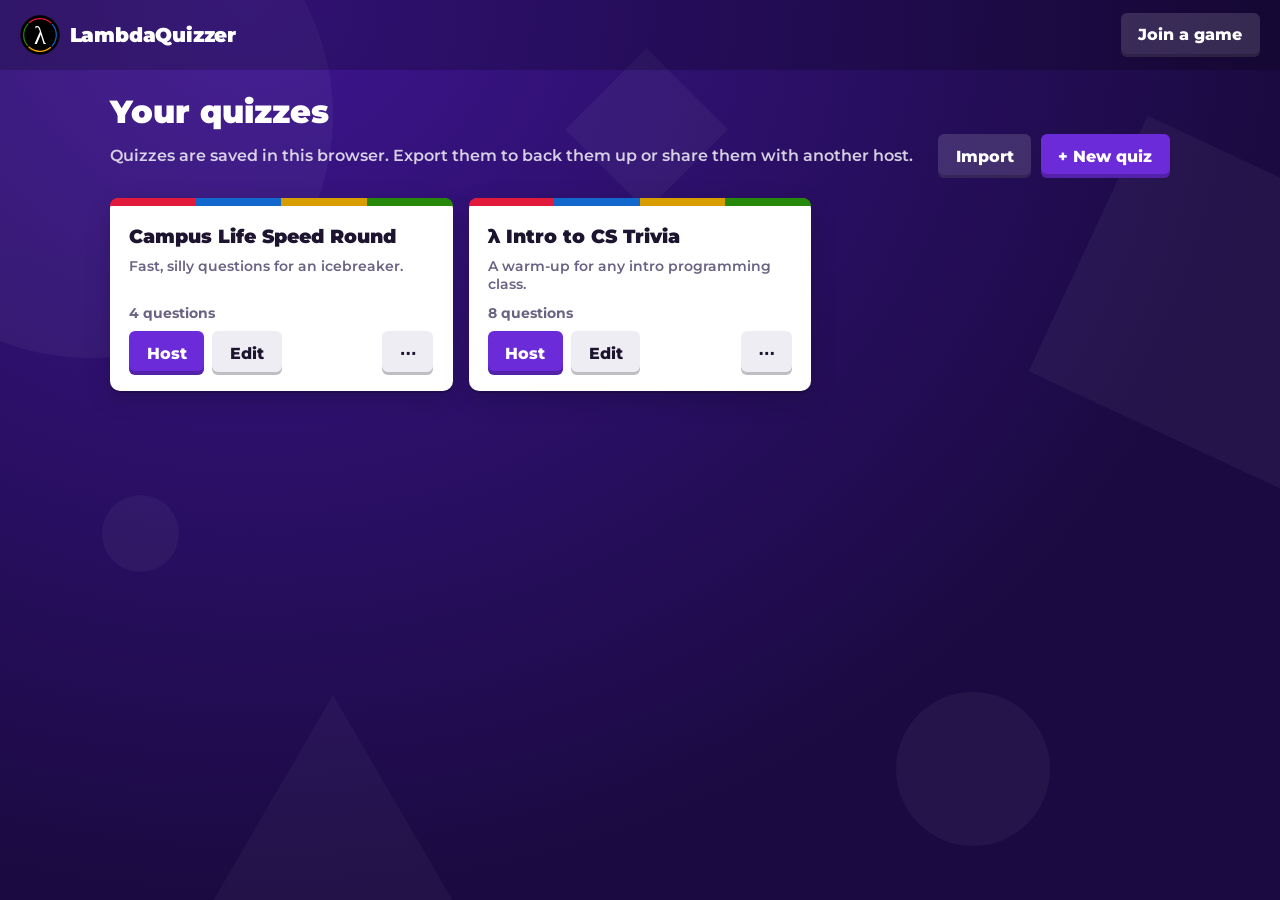
==== host.html @ 50d35d4c "Build LambdaQuizzer: live Kahoot-style quiz game for GitHub Pages Quiz editor, QR/PIN lobby, peer-to" ====
<!doctype html>
<html lang="en">
<head>
  <meta charset="utf-8">
  <meta name="viewport" content="width=device-width, initial-scale=1">
  <title>Host · LambdaQuizzer</title>
  <meta name="description" content="Make quizzes and host live LambdaQuizzer games.">
  <link rel="icon" href="assets/favicon.svg" type="image/svg+xml">
  <link rel="preconnect" href="https://fonts.googleapis.com">
  <link rel="preconnect" href="https://fonts.gstatic.com" crossorigin>
  <link href="https://fonts.googleapis.com/css2?family=Montserrat:wght@500;700;800;900&display=swap" rel="stylesheet">
  <link rel="stylesheet" href="css/style.css">
</head>
<body class="host">
  <div class="bg-shapes" aria-hidden="true"><i></i><i></i><i></i><i></i><i></i><i></i></div>

  <!-- Quiz library -->
  <section id="library" class="view">
    <header class="topbar">
      <a class="brand" href="index.html"><img src="assets/logo.svg" alt=""><span>LambdaQuizzer</span></a>
      <div class="topbar-actions">
        <a class="btn ghost" href="index.html">Join a game</a>
      </div>
    </header>
    <main class="page">
      <div class="page-head">
        <div>
          <h1>Your quizzes</h1>
          <p class="sub">Quizzes are saved in this browser. Export them to back them up or share them with another host.</p>
        </div>
        <div class="row">
          <label class="btn ghost" for="importFile">Import</label>
          <input id="importFile" type="file" accept="application/json,.json" hidden>
          <button id="newQuiz" class="btn primary" type="button">+ New quiz</button>
        </div>
      </div>
      <div id="quizList" class="quiz-grid"></div>
    </main>
  </section>

  <!-- Quiz editor -->
  <section id="editor" class="view" hidden>
    <header class="topbar">
      <a class="brand" href="#" data-act="back"><img src="assets/logo.svg" alt=""><span>LambdaQuizzer</span></a>
      <div class="topbar-actions">
        <span id="saveState" class="save-state">Saved</span>
        <button class="btn ghost" type="button" data-act="back">Done</button>
        <button class="btn primary" type="button" data-act="host">Host this quiz</button>
      </div>
    </header>
    <main class="page narrow">
      <div class="card quiz-meta">
        <label class="field">
          <span>Quiz title</span>
          <input id="qzTitle" type="text" maxlength="80" placeholder="e.g. CSE 2221 Midterm Review">
        </label>
        <label class="field">
          <span>Description <em>(optional)</em></span>
          <input id="qzDesc" type="text" maxlength="300" placeholder="What is this quiz about?">
        </label>
      </div>
      <div id="qList"></div>
      <button id="addQ" class="btn add-q" type="button">+ Add question</button>
    </main>
  </section>

  <!-- Live game -->
  <section id="game" class="view" hidden>
    <header class="gamebar">
      <div class="brand small"><img src="assets/logo.svg" alt=""><span>LambdaQuizzer</span></div>
      <div id="gbPin" class="gb-pin" hidden></div>
      <div id="gbInfo" class="gb-info"></div>
      <div class="gb-actions">
        <span id="gbToggles"></span>
        <button id="endGame" class="btn ghost small" type="button">End</button>
      </div>
    </header>
    <main id="stage" class="stage"></main>
  </section>

  <script src="vendor/peerjs.min.js"></script>
  <script src="vendor/qrcode.min.js"></script>
  <script src="js/common.js"></script>
  <script src="js/audio.js"></script>
  <script src="js/quizzes.js"></script>
  <script src="js/editor.js"></script>
  <script src="js/host.js"></script>
</body>
</html>
---- css/style.css ----
/* LambdaQuizzer */
:root {
  --bg-1: #1b0a42;
  --bg-2: #3d1590;
  --ink: #1d1530;
  --muted: #6b6383;
  --card: #fff;
  --line: #e4e0ee;
  --white: #fff;
  --accent: #6c2bd9;
  --accent-dark: #4a1a9c;
  --c0: #e21b3c;  /* red triangle */
  --c1: #1368ce;  /* blue diamond */
  --c2: #d89e00;  /* yellow circle */
  --c3: #26890c;  /* green square */
  --right: #5fb92f;
  --wrong: #e5384f;
  --late: #5b4a86;
  --radius: 10px;
  --shadow: 0 2px 0 rgba(0,0,0,.18), 0 8px 24px rgba(0,0,0,.18);
  --font: 'Montserrat', system-ui, -apple-system, 'Segoe UI', Roboto, sans-serif;
  color-scheme: light;
}

* { box-sizing: border-box; }
html, body { min-height: 100%; }
body {
  margin: 0;
  font-family: var(--font);
  font-weight: 700;
  color: var(--white);
  background: radial-gradient(ellipse at 20% 0%, var(--bg-2), var(--bg-1) 70%) fixed, var(--bg-1);
  -webkit-font-smoothing: antialiased;
  overflow-x: hidden;
}
h1, h2, h3 { margin: 0 0 .5em; font-weight: 900; line-height: 1.15; }
p { margin: 0 0 .8em; }
a { color: inherit; }
button, input, select, textarea { font: inherit; }
[hidden] { display: none !important; }
.sr-only { position: absolute; width: 1px; height: 1px; overflow: hidden; clip: rect(0 0 0 0); white-space: nowrap; }
.row { display: flex; gap: .6rem; align-items: center; flex-wrap: wrap; }
.muted { opacity: .75; font-weight: 600; }
.warn { color: #b45309; }

/* Floating background shapes */
.bg-shapes { position: fixed; inset: 0; z-index: -1; overflow: hidden; pointer-events: none; }
.bg-shapes i { position: absolute; display: block; background: rgba(255,255,255,.045); animation: drift 28s ease-in-out infinite alternate; }
.bg-shapes i:nth-child(1) { width: 38vmax; height: 38vmax; border-radius: 50%; left: -12vmax; top: -10vmax; }
.bg-shapes i:nth-child(2) { width: 22vmax; height: 22vmax; right: -6vmax; top: 18%; transform: rotate(25deg); animation-duration: 34s; }
.bg-shapes i:nth-child(3) { width: 0; height: 0; background: none; border-left: 14vmax solid transparent; border-right: 14vmax solid transparent; border-bottom: 24vmax solid rgba(255,255,255,.035); left: 12%; bottom: -8vmax; animation-duration: 40s; }
.bg-shapes i:nth-child(4) { width: 12vmax; height: 12vmax; border-radius: 50%; right: 18%; bottom: 6%; animation-duration: 22s; }
.bg-shapes i:nth-child(5) { width: 9vmax; height: 9vmax; left: 46%; top: 8%; transform: rotate(45deg); animation-duration: 30s; }
.bg-shapes i:nth-child(6) { width: 6vmax; height: 6vmax; border-radius: 50%; left: 8%; top: 55%; animation-duration: 26s; }
@keyframes drift { from { translate: 0 0; rotate: 0deg; } to { translate: 3vmax 4vmax; rotate: 20deg; } }

/* Buttons */
.btn {
  display: inline-flex; align-items: center; justify-content: center; gap: .4em;
  min-height: 44px; padding: .55em 1.1em; border: 0; border-radius: 6px; cursor: pointer;
  font-weight: 800; font-size: 1rem; text-decoration: none; color: var(--ink); background: #fff;
  box-shadow: inset 0 -4px 0 rgba(0,0,0,.22); transition: transform .08s, filter .15s; user-select: none;
}
.btn:hover { filter: brightness(1.06); }
.btn:active { transform: translateY(2px); box-shadow: inset 0 -2px 0 rgba(0,0,0,.22); }
.btn:disabled { opacity: .5; cursor: not-allowed; transform: none; }
.btn.primary { background: var(--accent); color: #fff; }
.btn.dark { background: #2b2140; color: #fff; }
.btn.ghost { background: rgba(255,255,255,.14); color: #fff; box-shadow: inset 0 -3px 0 rgba(0,0,0,.2); }
.card .btn.ghost, .menu-pop .btn.ghost { background: #efedf4; color: var(--ink); }
.btn.big { min-height: 54px; font-size: 1.15rem; padding: .6em 1.5em; }
.btn.small { min-height: 34px; padding: .3em .8em; font-size: .9rem; }
.btn.block { width: 100%; }
:focus-visible { outline: 3px solid #ffd54a; outline-offset: 2px; }

.icon-btn {
  width: 40px; height: 40px; display: inline-grid; place-items: center; border: 0; border-radius: 50%;
  background: rgba(255,255,255,.15); color: #fff; cursor: pointer; font-size: 1.05rem; font-weight: 800;
}
.icon-btn svg { width: 20px; height: 20px; }
.icon-btn.off { opacity: .45; position: relative; }
.icon-btn.off::after { content: ''; position: absolute; width: 26px; height: 3px; background: currentColor; transform: rotate(-45deg); border-radius: 2px; }
.icon-btn.dark { background: #efedf4; color: var(--ink); width: 34px; height: 34px; }
.icon-btn.dark:disabled { opacity: .35; cursor: default; }
.icon-btn.danger:hover { background: #fde4e8; color: var(--c0); }
.audio-toggles { display: inline-flex; gap: .4rem; }

/* Brand */
.brand { display: inline-flex; align-items: center; gap: .6rem; text-decoration: none; color: #fff; font-weight: 900; font-size: 1.25rem; letter-spacing: -.01em; }
.brand img { width: 40px; height: 40px; }
.brand.small { font-size: 1rem; }
.brand.small img { width: 30px; height: 30px; }

/* Host: top bar and pages */
.topbar { display: flex; align-items: center; justify-content: space-between; gap: 1rem; flex-wrap: wrap; padding: .8rem 1.25rem; background: rgba(0,0,0,.2); }
.topbar-actions { display: flex; align-items: center; gap: .6rem; flex-wrap: wrap; }
.page { max-width: 1100px; margin: 0 auto; padding: 1.5rem 1.25rem 4rem; }
.page.narrow { max-width: 860px; }
.page-head { display: flex; justify-content: space-between; align-items: flex-end; gap: 1rem; flex-wrap: wrap; margin-bottom: 1.25rem; }
.page-head h1 { font-size: 2rem; }
.sub { font-weight: 600; opacity: .8; }
.card { background: var(--card); color: var(--ink); border-radius: var(--radius); box-shadow: var(--shadow); }
.card .sub { color: var(--muted); opacity: 1; }

.quiz-grid { display: grid; grid-template-columns: repeat(auto-fill, minmax(260px, 1fr)); gap: 1rem; }
.quiz-card { position: relative; padding: 1.4rem 1.2rem 1rem; display: flex; flex-direction: column; overflow: visible; }
.qc-band { position: absolute; left: 0; right: 0; top: 0; height: 8px; border-radius: var(--radius) var(--radius) 0 0; background: linear-gradient(90deg, var(--c0) 0 25%, var(--c1) 25% 50%, var(--c2) 50% 75%, var(--c3) 75%); }
.quiz-card h2 { font-size: 1.2rem; margin-top: .3rem; }
.quiz-card .sub { font-size: .9rem; flex: 1; }
.qc-meta { font-size: .85rem; color: var(--muted); }
.qc-actions { display: flex; gap: .5rem; align-items: center; }
.empty { padding: 2rem; text-align: center; grid-column: 1 / -1; }

.menu { position: relative; margin-left: auto; }
.menu summary { list-style: none; }
.menu summary::-webkit-details-marker { display: none; }
.menu-pop { position: absolute; right: 0; bottom: calc(100% + 6px); z-index: 5; background: #fff; border-radius: 8px; box-shadow: 0 8px 30px rgba(0,0,0,.25); padding: .35rem; min-width: 160px; display: grid; }
.menu-pop button { border: 0; background: none; text-align: left; padding: .6rem .8rem; border-radius: 6px; cursor: pointer; font-weight: 700; color: var(--ink); }
.menu-pop button:hover { background: #f1eef8; }
.menu-pop .danger { color: var(--c0); }

/* Editor */
.save-state { font-size: .85rem; opacity: .8; font-weight: 600; }
.save-state.pending { opacity: .55; }
.quiz-meta { padding: 1.2rem; display: grid; gap: .9rem; margin-bottom: 1.2rem; }
.field { display: grid; gap: .35rem; font-size: .85rem; color: var(--muted); }
.field em { font-style: normal; font-weight: 500; }
.field input, .field textarea, .field select {
  width: 100%; border: 2px solid var(--line); border-radius: 8px; padding: .65rem .8rem; color: var(--ink); background: #fff; font-weight: 700; font-size: 1rem;
}
.field input:focus, .field textarea:focus, .field select:focus { border-color: var(--accent); outline: none; }
.field.inline { min-width: 0; }
.q-card { padding: 1.1rem 1.2rem 1rem; margin-bottom: 1rem; display: grid; gap: .8rem; }
.q-head { display: flex; justify-content: space-between; align-items: center; }
.q-num { font-weight: 900; font-size: 1.05rem; }
.q-tools { display: flex; gap: .3rem; }
.q-settings { display: grid; grid-template-columns: repeat(3, 1fr); gap: .6rem; }
.q-card textarea { font-size: 1.25rem; text-align: center; resize: vertical; min-height: 70px; }
.ans-grid { display: grid; grid-template-columns: 1fr 1fr; gap: .6rem; }
.ans-edit { display: flex; align-items: center; gap: .5rem; border-radius: 8px; padding: .45rem; color: #fff; }
.ans-edit .shape { flex: 0 0 auto; width: 34px; height: 34px; display: grid; place-items: center; }
.ans-edit .shape svg { width: 24px; height: 24px; fill: #fff; }
.ans-edit input { flex: 1; min-width: 0; border: 0; border-radius: 6px; padding: .6rem .7rem; font-weight: 700; color: var(--ink); background: rgba(255,255,255,.95); }
.ans-edit input:focus { outline: 2px solid #fff; }
.ans-fixed { flex: 1; font-size: 1.15rem; padding-left: .3rem; }
.check { flex: 0 0 auto; width: 36px; height: 36px; border-radius: 50%; border: 3px solid #fff; background: transparent; color: transparent; font-weight: 900; font-size: 1.1rem; cursor: pointer; display: grid; place-items: center; }
.check:hover { color: rgba(255,255,255,.6); }
.check.on { background: var(--right); color: #fff; }
.hint { font-size: .8rem; color: var(--muted); font-weight: 600; margin: 0; }
.add-q { width: 100%; min-height: 56px; background: rgba(255,255,255,.12); color: #fff; border: 2px dashed rgba(255,255,255,.4); box-shadow: none; }

.c0 { background: var(--c0); }
.c1 { background: var(--c1); }
.c2 { background: var(--c2); }
.c3 { background: var(--c3); }

/* Game bar */
.gamebar { display: flex; align-items: center; gap: 1rem; padding: .55rem 1rem; background: rgba(0,0,0,.25); }
.gb-pin { background: #fff; color: var(--ink); border-radius: 6px; padding: .25rem .7rem; font-size: .95rem; }
.gb-pin b { font-weight: 900; letter-spacing: .04em; }
.gb-info { flex: 1; text-align: center; font-size: 1rem; opacity: .85; }
.gb-actions { display: flex; gap: .5rem; align-items: center; margin-left: auto; }
.stage { min-height: calc(100vh - 56px); display: flex; flex-direction: column; }

.center-msg { margin: auto; text-align: center; padding: 2rem 1rem; max-width: 640px; display: flex; flex-direction: column; align-items: center; gap: .4rem; }
.center-msg h2 { font-size: 1.6rem; }
.spinner { width: 54px; height: 54px; border-radius: 50%; border: 6px solid rgba(255,255,255,.25); border-top-color: #fff; animation: spin 0.9s linear infinite; margin-bottom: 1rem; }
@keyframes spin { to { transform: rotate(360deg); } }

/* Lobby */
.lobby { display: flex; flex-direction: column; flex: 1; }
.join-panel { display: flex; align-items: stretch; justify-content: center; gap: 1rem; padding: 1.2rem 1rem; flex-wrap: wrap; }
.join-how, .pin-box, .qr { background: #fff; color: var(--ink); border-radius: var(--radius); box-shadow: var(--shadow); }
.join-how { padding: 1rem 1.4rem; display: flex; flex-direction: column; justify-content: center; font-size: 1.2rem; max-width: 420px; }
.join-how p { margin: 0; }
.join-how .or { font-size: .95rem; color: var(--muted); margin-top: .3rem; }
.join-how b { word-break: break-all; }
.pin-box { padding: .8rem 1.6rem; display: flex; flex-direction: column; justify-content: center; }
.pin-box span { font-size: 1.2rem; }
.pin-box strong { font-size: clamp(3rem, 8vw, 5.5rem); font-weight: 900; letter-spacing: .03em; line-height: 1; }
.qr { padding: .5rem; width: 170px; display: block; }
.qr svg { width: 100%; height: auto; display: block; }
.lobby-bar { display: flex; align-items: center; justify-content: space-between; gap: 1rem; padding: .6rem 1.2rem; flex-wrap: wrap; }
.count { display: flex; align-items: center; gap: .5rem; background: rgba(0,0,0,.3); border-radius: 8px; padding: .4rem .9rem; }
.count b { font-size: 1.8rem; font-weight: 900; }
.lobby-title { font-size: 1.5rem; font-weight: 900; text-align: center; flex: 1; }
.lobby-players { display: flex; flex-wrap: wrap; justify-content: center; align-content: flex-start; gap: .7rem; padding: 1.2rem; flex: 1; }
.waiting-note { margin-top: 2rem; font-size: 1.5rem; padding: .7rem 1.4rem; background: rgba(0,0,0,.3); border-radius: 8px; }
.chip { border: 0; font-weight: 800; font-size: 1.3rem; color: #fff; background: rgba(0,0,0,.35); padding: .5rem 1rem; border-radius: 8px; cursor: pointer; }
.chip:hover { text-decoration: line-through; background: rgba(226,27,60,.6); }
.chip.pop { animation: pop .45s cubic-bezier(.2,1.6,.4,1); }
@keyframes pop { from { transform: scale(0); } to { transform: scale(1); } }

/* Get ready */
.getready { margin: auto; text-align: center; display: flex; flex-direction: column; align-items: center; gap: 1.5rem; }
.gr-label { font-size: clamp(2rem, 5vw, 3.2rem); font-weight: 900; background: #fff; color: var(--ink); padding: .6rem 1.6rem; border-radius: 10px; box-shadow: var(--shadow); }
.gr-count { width: 160px; height: 160px; border-radius: 50%; background: var(--accent); display: grid; place-items: center; font-size: 5rem; font-weight: 900; box-shadow: 0 0 0 10px rgba(255,255,255,.12); }
.gr-count.bump { animation: bump .4s; }
@keyframes bump { 0% { transform: scale(1.25); } 100% { transform: scale(1); } }
.gr-sub { font-size: 1.3rem; opacity: .9; }

/* Question reading / answering */
.q-text { color: var(--ink); font-size: clamp(1.4rem, 3vw, 2.3rem); margin: 0; text-align: center; }
.q-text.big { font-size: clamp(1.8rem, 4.5vw, 3.4rem); }
.reading { margin: auto; width: min(1100px, 100%); padding: 2rem 1rem; display: flex; flex-direction: column; align-items: center; gap: 1.5rem; }
.reading .q-text { background: #fff; padding: 1.4rem 2rem; border-radius: 10px; box-shadow: var(--shadow); }
.read-bar { width: min(600px, 90%); height: 12px; border-radius: 6px; background: rgba(255,255,255,.2); overflow: hidden; }
.read-bar i { display: block; height: 100%; background: #fff; width: 0; animation: fill linear forwards; }
@keyframes fill { to { width: 100%; } }
.q-image { max-width: min(640px, 90%); }
.q-image img { max-width: 100%; max-height: 38vh; border-radius: 8px; display: block; margin: 0 auto; box-shadow: var(--shadow); }
.q-image.placeholder img { width: 150px; height: 150px; box-shadow: none; opacity: .9; animation: float 3s ease-in-out infinite alternate; }
@keyframes float { to { transform: translateY(-10px) rotate(4deg); } }

.answering, .reveal { flex: 1; display: flex; flex-direction: column; }
.q-banner { background: #fff; padding: 1rem 1.5rem; box-shadow: var(--shadow); }
.q-mid { flex: 1; display: grid; grid-template-columns: 1fr auto 1fr; align-items: center; gap: 1rem; padding: 1rem 1.5rem; }
.timer-circle { justify-self: start; width: 110px; height: 110px; border-radius: 50%; background: var(--accent); display: grid; place-items: center; font-size: 3rem; font-weight: 900; box-shadow: 0 0 0 8px rgba(255,255,255,.12); }
.timer-circle.urgent { background: var(--c0); animation: pulse 1s infinite; }
@keyframes pulse { 50% { transform: scale(1.08); } }
.ans-count { justify-self: end; display: flex; flex-direction: column; align-items: center; font-size: 1.1rem; }
.ans-count b { font-size: 3rem; line-height: 1; }
.q-skip { display: flex; justify-content: flex-end; padding: 0 1.5rem .5rem; }

.tiles { display: grid; grid-template-columns: 1fr 1fr; gap: .6rem; padding: 0 .6rem .6rem; }
.tile { display: flex; align-items: center; gap: 1rem; min-height: 90px; padding: .8rem 1.2rem; border-radius: 6px; box-shadow: inset 0 -5px 0 rgba(0,0,0,.2); font-size: clamp(1.1rem, 2.2vw, 1.7rem); font-weight: 800; transition: opacity .3s; }
.tile .shape svg, .bar-base .shape svg { width: 40px; height: 40px; fill: #fff; display: block; filter: drop-shadow(0 2px 0 rgba(0,0,0,.2)); }
.tile-text { flex: 1; overflow-wrap: anywhere; }
.tile.dim { opacity: .3; }
.tile .tick { font-size: 2rem; font-weight: 900; }

.chart-row { flex: 1; display: flex; align-items: flex-end; justify-content: center; gap: 2rem; padding: 1.2rem 1.5rem; position: relative; }
.chart-row .btn { position: absolute; right: 1.5rem; top: 1rem; }
.chart { display: flex; align-items: flex-end; gap: 1rem; height: min(36vh, 320px); }
.bar-col { display: flex; flex-direction: column; justify-content: flex-end; align-items: stretch; width: clamp(70px, 10vw, 130px); height: 100%; background: none; }
.bar-col.dim { opacity: .45; }
.bar-n { text-align: center; font-size: 1.6rem; font-weight: 900; margin-bottom: .3rem; }
.bar { height: var(--h); min-height: 6px; border-radius: 4px 4px 0 0; background: inherit; animation: grow .7s cubic-bezier(.2,.9,.3,1.1) both; }
.bar-col.c0 .bar { background: var(--c0); } .bar-col.c1 .bar { background: var(--c1); }
.bar-col.c2 .bar { background: var(--c2); } .bar-col.c3 .bar { background: var(--c3); }
.bar-col.c0 .bar-base { background: var(--c0); } .bar-col.c1 .bar-base { background: var(--c1); }
.bar-col.c2 .bar-base { background: var(--c2); } .bar-col.c3 .bar-base { background: var(--c3); }
.bar-col.c0, .bar-col.c1, .bar-col.c2, .bar-col.c3 { background: none; }
.bar-base { display: grid; place-items: center; padding: .4rem; border-radius: 0 0 4px 4px; }
@keyframes grow { from { height: 0; } }

/* Scoreboard */
.scoreboard { width: min(900px, 100%); margin: 0 auto; padding: 1.5rem 1rem 3rem; }
.sb-head { display: flex; justify-content: center; align-items: center; position: relative; margin-bottom: 1.2rem; }
.sb-head h1 { background: #fff; color: var(--ink); padding: .5rem 1.6rem; border-radius: 8px; font-size: 2.2rem; margin: 0; }
.sb-head .btn { position: absolute; right: 0; }
.sb-list { list-style: none; margin: 0; padding: 0; display: grid; gap: .6rem; }
.sb-list li { display: flex; align-items: center; gap: 1rem; background: #fff; color: var(--ink); border-radius: 8px; padding: .9rem 1.2rem; font-size: 1.5rem; font-weight: 800; animation: slide .45s cubic-bezier(.2,.9,.3,1.2) both; }
.sb-list li:first-child { background: var(--accent); color: #fff; }
.sb-rank { width: 2ch; text-align: center; font-weight: 900; }
.sb-name { flex: 1; overflow-wrap: anywhere; }
.sb-score { font-weight: 900; }
.streak { font-size: 1rem; }
.sb-note { text-align: center; margin-top: 1.2rem; font-size: 1.2rem; }
@keyframes slide { from { transform: translateX(-40px); opacity: 0; } }

/* Podium */
.podium-wrap { flex: 1; display: flex; flex-direction: column; align-items: center; padding: 1.5rem 1rem 1rem; }
.podium-title { background: #fff; color: var(--ink); padding: .5rem 1.6rem; border-radius: 8px; font-size: clamp(1.4rem, 3vw, 2.2rem); text-align: center; }
.podium { flex: 1; display: flex; align-items: flex-end; justify-content: center; gap: .8rem; width: min(900px, 100%); margin-top: 1rem; }
.pod { flex: 1; max-width: 260px; display: flex; flex-direction: column; align-items: stretch; opacity: 0; transform: translateY(60px); transition: opacity .5s, transform .6s cubic-bezier(.2,1.4,.4,1); }
.pod.show { opacity: 1; transform: none; }
.pod-name { text-align: center; font-size: clamp(1.1rem, 2.4vw, 1.8rem); font-weight: 900; margin-bottom: .6rem; overflow-wrap: anywhere; }
.pod-block { background: var(--accent); border-radius: 8px 8px 0 0; display: flex; flex-direction: column; align-items: center; padding-top: 1rem; gap: .4rem; box-shadow: inset 0 -6px 0 rgba(0,0,0,.2); }
.p1 .pod-block { height: 46vh; background: #7a37ef; }
.p2 .pod-block { height: 34vh; }
.p3 .pod-block { height: 26vh; background: var(--accent-dark); }
.medal { width: 64px; height: 64px; border-radius: 50%; display: grid; place-items: center; font-size: 2rem; font-weight: 900; color: #5a3b00; background: radial-gradient(circle at 35% 30%, #fff3b0, #f5b800 60%, #b07d00); box-shadow: 0 3px 0 rgba(0,0,0,.25); }
.p2 .medal { color: #3c4450; background: radial-gradient(circle at 35% 30%, #fff, #c3cad4 60%, #8a94a3); }
.p3 .medal { color: #4a2508; background: radial-gradient(circle at 35% 30%, #ffd8b0, #cd7f32 60%, #8a4f17); }
.pod-score { font-size: 1.6rem; font-weight: 900; }
.pod-correct { font-size: .9rem; opacity: .85; }
.podium-actions { display: flex; gap: .6rem; flex-wrap: wrap; justify-content: center; padding: 1rem 0 .5rem; }

.confetti { position: fixed; inset: 0; width: 100%; height: 100%; pointer-events: none; z-index: 50; }

/* ---------- Player ---------- */
body.player { min-height: 100vh; min-height: 100dvh; transition: background-color .3s; }
.player-app { min-height: 100vh; min-height: 100dvh; display: flex; flex-direction: column; padding-bottom: 56px; }
.corner { position: fixed; top: max(10px, env(safe-area-inset-top)); right: 10px; z-index: 10; }
.join-card { margin: auto; width: min(380px, 100%); padding: 2rem 16px; display: flex; flex-direction: column; align-items: center; text-align: center; }
.join-logo { width: 96px; height: 96px; margin-bottom: .6rem; filter: drop-shadow(0 6px 14px rgba(0,0,0,.35)); }
.wordmark { font-size: 2.2rem; letter-spacing: -.02em; margin-bottom: 1.2rem; }
.join-box { width: 100%; padding: 1rem; display: grid; gap: .7rem; }
.big-input { width: 100%; text-align: center; font-size: 1.3rem; font-weight: 800; padding: .75rem; border: 2px solid var(--line); border-radius: 6px; color: var(--ink); }
.big-input:focus { outline: none; border-color: var(--accent); }
.form-error { color: #c0122f; font-weight: 700; font-size: .95rem; margin: 0; }
.host-link { margin-top: 1.5rem; font-size: .9rem; font-weight: 600; opacity: .85; }
.link-light { opacity: .85; }

.youre-in { font-size: clamp(1.6rem, 7vw, 2.4rem); }
.big-sub { font-size: 1.2rem; font-weight: 700; }
.name-pill { background: #fff; color: var(--ink); padding: .5rem 1.2rem; border-radius: 8px; font-size: 1.5rem; font-weight: 900; margin: .5rem 0 1rem; overflow-wrap: anywhere; }
.q-of { font-size: 1.1rem; opacity: .85; text-transform: uppercase; letter-spacing: .08em; font-weight: 800; }
.loader-shapes { display: flex; gap: .6rem; margin-top: 1rem; }
.loader-shapes span { width: 48px; height: 48px; border-radius: 8px; display: grid; place-items: center; animation: hop 1.2s ease-in-out infinite; }
.loader-shapes span:nth-child(2) { animation-delay: .15s; } .loader-shapes span:nth-child(3) { animation-delay: .3s; } .loader-shapes span:nth-child(4) { animation-delay: .45s; }
.loader-shapes svg { width: 28px; height: 28px; fill: #fff; }
@keyframes hop { 0%, 60%, 100% { transform: translateY(0); } 30% { transform: translateY(-16px); } }

.answer-screen { flex: 1; display: flex; flex-direction: column; padding: 10px; padding-top: 56px; }
.answer-top { position: fixed; top: 0; left: 0; right: 0; height: 56px; display: flex; align-items: center; padding: 0 16px; background: rgba(0,0,0,.2); font-size: .95rem; }
.answer-grid { flex: 1; display: grid; grid-template-columns: 1fr 1fr; gap: 10px; }
.answer-grid.n2 { grid-template-columns: 1fr; }
.answer-grid.n3 .answer-btn:last-child { grid-column: 1 / -1; }
.answer-btn { border: 0; border-radius: 8px; color: #fff; cursor: pointer; display: flex; flex-direction: column; align-items: center; justify-content: center; gap: .4rem; box-shadow: inset 0 -8px 0 rgba(0,0,0,.2); transition: transform .08s; touch-action: manipulation; -webkit-tap-highlight-color: transparent; }
.answer-btn:active { transform: scale(.97); }
.answer-btn .shape svg { width: min(28vw, 110px); height: min(28vw, 110px); fill: #fff; filter: drop-shadow(0 4px 0 rgba(0,0,0,.2)); }
.answer-grid.n2 .answer-btn .shape svg { width: min(20vh, 110px); height: min(20vh, 110px); }
.answer-btn.chosen { transform: scale(.95); outline: 5px solid #fff; }
.tf-label { font-size: 1.6rem; font-weight: 900; }

body[data-screen="right"] { background: var(--right); }
body[data-screen="wrong"] { background: var(--wrong); }
body[data-screen="late"] { background: var(--late); }
body[data-screen="right"] .bg-shapes, body[data-screen="wrong"] .bg-shapes { opacity: .6; }
.result-title { font-size: clamp(2rem, 9vw, 3rem); text-shadow: 0 3px 0 rgba(0,0,0,.15); }
.result-icon { width: 96px; height: 96px; border-radius: 50%; background: #fff; display: grid; place-items: center; font-size: 3.2rem; font-weight: 900; margin: .3rem 0 1rem; animation: pop .45s cubic-bezier(.2,1.6,.4,1); }
body[data-screen="right"] .result-icon { color: var(--right); }
body[data-screen="wrong"] .result-icon { color: var(--wrong); }
body[data-screen="late"] .result-icon { color: var(--late); }
.points-pill { background: rgba(0,0,0,.25); padding: .5rem 1.4rem; border-radius: 6px; font-size: 1.8rem; font-weight: 900; margin-bottom: .6rem; }
.streak-pill { background: rgba(255,255,255,.25); padding: .35rem 1rem; border-radius: 99px; font-size: 1rem; margin-bottom: .6rem; }
.place { margin-top: 1rem; background: rgba(0,0,0,.25); padding: .7rem 1.2rem; border-radius: 8px; font-size: 1.05rem; }
.rank-big { font-size: clamp(3rem, 16vw, 5rem); font-weight: 900; line-height: 1; margin: .3rem 0 .8rem; }
.medal-big { font-size: 5rem; line-height: 1; animation: pop .6s cubic-bezier(.2,1.6,.4,1); }

.pbar { position: fixed; left: 0; right: 0; bottom: 0; height: 56px; padding: 0 16px calc(env(safe-area-inset-bottom)); display: flex; align-items: center; justify-content: space-between; background: #fff; color: var(--ink); font-size: 1.1rem; font-weight: 800; z-index: 5; }
.pb-score { background: #2b2140; color: #fff; padding: .25rem .8rem; border-radius: 6px; }

/* Small screens */
@media (max-width: 720px) {
  .q-settings { grid-template-columns: 1fr 1fr; }
  .q-settings .field:first-child { grid-column: 1 / -1; }
  .ans-grid { grid-template-columns: 1fr; }
  .tiles { grid-template-columns: 1fr; }
  .tile { min-height: 60px; }
  .q-mid { grid-template-columns: auto 1fr auto; padding: .8rem; }
  .timer-circle { width: 70px; height: 70px; font-size: 2rem; }
  .chart-row { flex-direction: column; align-items: center; }
  .chart-row .btn { position: static; }
  .sb-head { flex-direction: column; gap: .8rem; }
  .sb-head .btn { position: static; }
  .gb-info { display: none; }
  .brand.small span { display: none; }
}
@media (prefers-reduced-motion: reduce) {
  *, *::before, *::after { animation-duration: .01ms !important; animation-iteration-count: 1 !important; transition-duration: .01ms !important; }
}
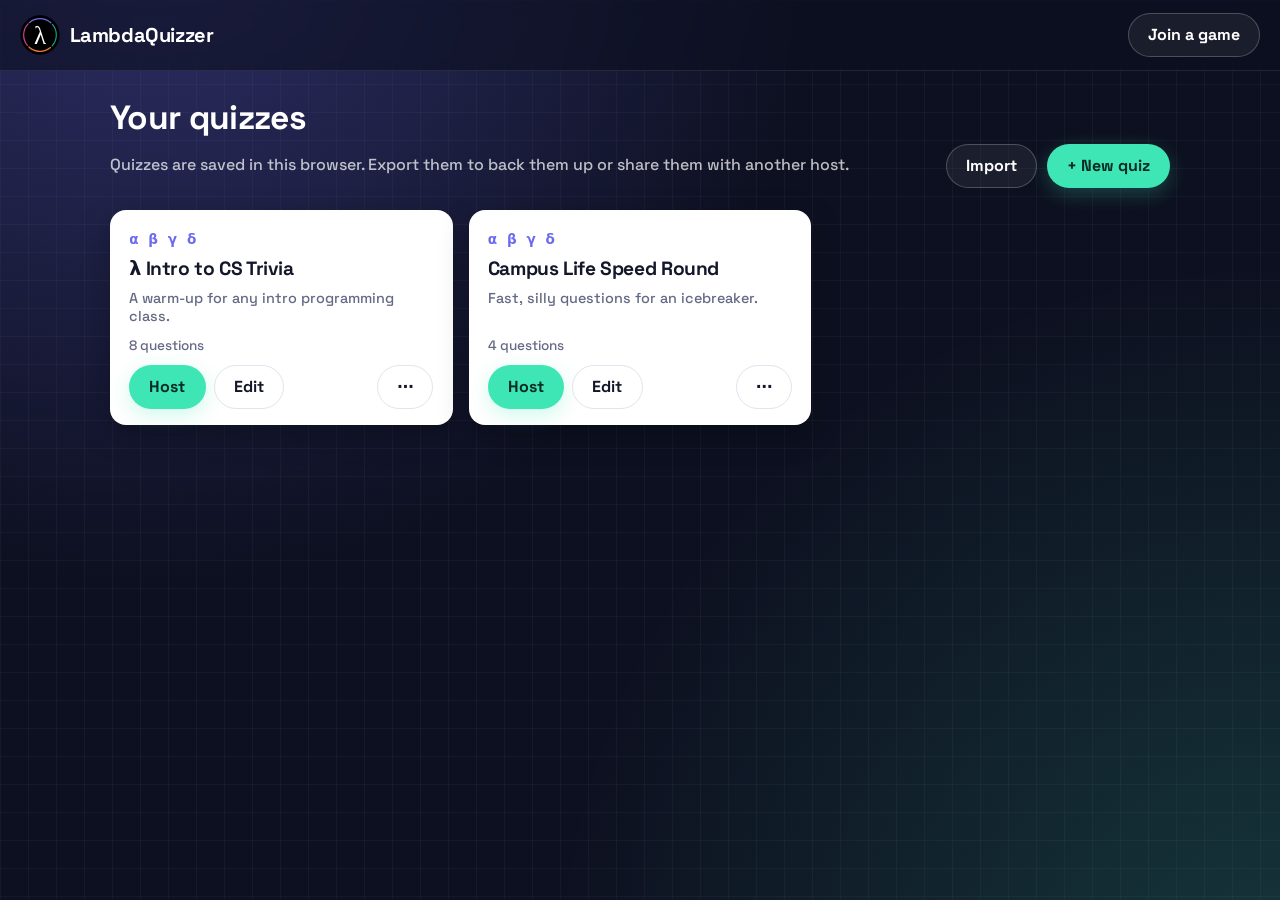
==== commit 2256283f: "Restyle away from Kahoot's look, switch to Incompetech music, editable flavor text - New palette (in" ====
--- a/host.html
+++ b/host.html
@@ -8,11 +8,10 @@
   <link rel="icon" href="assets/favicon.svg" type="image/svg+xml">
   <link rel="preconnect" href="https://fonts.googleapis.com">
   <link rel="preconnect" href="https://fonts.gstatic.com" crossorigin>
-  <link href="https://fonts.googleapis.com/css2?family=Montserrat:wght@500;700;800;900&display=swap" rel="stylesheet">
+  <link href="https://fonts.googleapis.com/css2?family=Space+Grotesk:wght@400;500;600;700&display=swap" rel="stylesheet">
   <link rel="stylesheet" href="css/style.css">
 </head>
 <body class="host">
-  <div class="bg-shapes" aria-hidden="true"><i></i><i></i><i></i><i></i><i></i><i></i></div>
 
   <!-- Quiz library -->
   <section id="library" class="view">
@@ -67,8 +66,10 @@
   <!-- Live game -->
   <section id="game" class="view" hidden>
     <header class="gamebar">
-      <div class="brand small"><img src="assets/logo.svg" alt=""><span>LambdaQuizzer</span></div>
-      <div id="gbPin" class="gb-pin" hidden></div>
+      <div class="gb-left">
+        <div class="brand small"><img src="assets/logo.svg" alt=""><span>LambdaQuizzer</span></div>
+        <div id="gbPin" class="gb-pin" hidden></div>
+      </div>
       <div id="gbInfo" class="gb-info"></div>
       <div class="gb-actions">
         <span id="gbToggles"></span>
--- a/css/style.css
+++ b/css/style.css
@@ -1,25 +1,30 @@
 /* LambdaQuizzer */
 :root {
-  --bg-1: #1b0a42;
-  --bg-2: #3d1590;
-  --ink: #1d1530;
-  --muted: #6b6383;
+  --bg: #0d1020;
+  --bg-2: #151a33;
+  --panel: #1b2142;
+  --panel-2: #232a52;
+  --panel-line: rgba(255,255,255,.09);
+  --ink: #141729;
+  --muted: #646a85;
   --card: #fff;
-  --line: #e4e0ee;
+  --line: #e2e4ee;
   --white: #fff;
-  --accent: #6c2bd9;
-  --accent-dark: #4a1a9c;
-  --c0: #e21b3c;  /* red triangle */
-  --c1: #1368ce;  /* blue diamond */
-  --c2: #d89e00;  /* yellow circle */
-  --c3: #26890c;  /* green square */
-  --right: #5fb92f;
-  --wrong: #e5384f;
-  --late: #5b4a86;
-  --radius: 10px;
-  --shadow: 0 2px 0 rgba(0,0,0,.18), 0 8px 24px rgba(0,0,0,.18);
-  --font: 'Montserrat', system-ui, -apple-system, 'Segoe UI', Roboto, sans-serif;
-  color-scheme: light;
+  --text-dim: rgba(255,255,255,.72);
+  --accent: #3ee6b5;      /* mint */
+  --accent-ink: #062b22;
+  --accent-2: #6d6af0;    /* indigo */
+  --c0: #5754d8;  /* α indigo */
+  --c1: #0e8f7d;  /* β teal */
+  --c2: #d75f24;  /* γ orange */
+  --c3: #bb3683;  /* δ magenta */
+  --right: #0e8f7d;
+  --wrong: #b13a5f;
+  --late: #3d4466;
+  --radius: 16px;
+  --shadow: 0 10px 30px rgba(0,0,0,.28);
+  --font: 'Space Grotesk', system-ui, -apple-system, 'Segoe UI', Roboto, sans-serif;
+  color-scheme: dark;
 }
 
 * { box-sizing: border-box; }
@@ -27,85 +32,85 @@
 body {
   margin: 0;
   font-family: var(--font);
-  font-weight: 700;
+  font-weight: 500;
   color: var(--white);
-  background: radial-gradient(ellipse at 20% 0%, var(--bg-2), var(--bg-1) 70%) fixed, var(--bg-1);
+  background-color: var(--bg);
+  /* graph paper */
+  background-image:
+    radial-gradient(circle at 12% -10%, rgba(109,106,240,.35), transparent 45%),
+    radial-gradient(circle at 100% 110%, rgba(62,230,181,.18), transparent 45%),
+    linear-gradient(rgba(255,255,255,.035) 1px, transparent 1px),
+    linear-gradient(90deg, rgba(255,255,255,.035) 1px, transparent 1px);
+  background-size: auto, auto, 28px 28px, 28px 28px;
+  background-attachment: fixed;
   -webkit-font-smoothing: antialiased;
   overflow-x: hidden;
 }
-h1, h2, h3 { margin: 0 0 .5em; font-weight: 900; line-height: 1.15; }
+h1, h2, h3 { margin: 0 0 .5em; font-weight: 700; line-height: 1.15; letter-spacing: -.02em; }
 p { margin: 0 0 .8em; }
 a { color: inherit; }
 button, input, select, textarea { font: inherit; }
 [hidden] { display: none !important; }
 .sr-only { position: absolute; width: 1px; height: 1px; overflow: hidden; clip: rect(0 0 0 0); white-space: nowrap; }
 .row { display: flex; gap: .6rem; align-items: center; flex-wrap: wrap; }
-.muted { opacity: .75; font-weight: 600; }
+.muted { color: var(--text-dim); }
 .warn { color: #b45309; }
-
-/* Floating background shapes */
-.bg-shapes { position: fixed; inset: 0; z-index: -1; overflow: hidden; pointer-events: none; }
-.bg-shapes i { position: absolute; display: block; background: rgba(255,255,255,.045); animation: drift 28s ease-in-out infinite alternate; }
-.bg-shapes i:nth-child(1) { width: 38vmax; height: 38vmax; border-radius: 50%; left: -12vmax; top: -10vmax; }
-.bg-shapes i:nth-child(2) { width: 22vmax; height: 22vmax; right: -6vmax; top: 18%; transform: rotate(25deg); animation-duration: 34s; }
-.bg-shapes i:nth-child(3) { width: 0; height: 0; background: none; border-left: 14vmax solid transparent; border-right: 14vmax solid transparent; border-bottom: 24vmax solid rgba(255,255,255,.035); left: 12%; bottom: -8vmax; animation-duration: 40s; }
-.bg-shapes i:nth-child(4) { width: 12vmax; height: 12vmax; border-radius: 50%; right: 18%; bottom: 6%; animation-duration: 22s; }
-.bg-shapes i:nth-child(5) { width: 9vmax; height: 9vmax; left: 46%; top: 8%; transform: rotate(45deg); animation-duration: 30s; }
-.bg-shapes i:nth-child(6) { width: 6vmax; height: 6vmax; border-radius: 50%; left: 8%; top: 55%; animation-duration: 26s; }
-@keyframes drift { from { translate: 0 0; rotate: 0deg; } to { translate: 3vmax 4vmax; rotate: 20deg; } }
 
 /* Buttons */
 .btn {
   display: inline-flex; align-items: center; justify-content: center; gap: .4em;
-  min-height: 44px; padding: .55em 1.1em; border: 0; border-radius: 6px; cursor: pointer;
-  font-weight: 800; font-size: 1rem; text-decoration: none; color: var(--ink); background: #fff;
-  box-shadow: inset 0 -4px 0 rgba(0,0,0,.22); transition: transform .08s, filter .15s; user-select: none;
-}
-.btn:hover { filter: brightness(1.06); }
-.btn:active { transform: translateY(2px); box-shadow: inset 0 -2px 0 rgba(0,0,0,.22); }
-.btn:disabled { opacity: .5; cursor: not-allowed; transform: none; }
-.btn.primary { background: var(--accent); color: #fff; }
-.btn.dark { background: #2b2140; color: #fff; }
-.btn.ghost { background: rgba(255,255,255,.14); color: #fff; box-shadow: inset 0 -3px 0 rgba(0,0,0,.2); }
-.card .btn.ghost, .menu-pop .btn.ghost { background: #efedf4; color: var(--ink); }
-.btn.big { min-height: 54px; font-size: 1.15rem; padding: .6em 1.5em; }
-.btn.small { min-height: 34px; padding: .3em .8em; font-size: .9rem; }
+  min-height: 44px; padding: .55em 1.2em; border: 1px solid transparent; border-radius: 999px; cursor: pointer;
+  font-weight: 700; font-size: 1rem; text-decoration: none; color: var(--ink); background: #fff;
+  transition: transform .12s, background-color .15s, box-shadow .15s; user-select: none;
+}
+.btn:hover { transform: translateY(-1px); }
+.btn:active { transform: translateY(1px); }
+.btn:disabled { opacity: .45; cursor: not-allowed; transform: none; }
+.btn.primary { background: var(--accent); color: var(--accent-ink); box-shadow: 0 6px 20px rgba(62,230,181,.25); }
+.btn.dark { background: var(--ink); color: #fff; }
+.btn.ghost { background: rgba(255,255,255,.06); color: #fff; border-color: rgba(255,255,255,.22); }
+.btn.ghost:hover { background: rgba(255,255,255,.12); }
+.card .btn.ghost, .menu-pop .btn.ghost { background: #fff; color: var(--ink); border-color: var(--line); }
+.card .btn.ghost:hover { background: #f4f5fa; }
+.btn.big { min-height: 54px; font-size: 1.12rem; padding: .6em 1.6em; }
+.btn.small { min-height: 34px; padding: .3em .9em; font-size: .9rem; }
 .btn.block { width: 100%; }
-:focus-visible { outline: 3px solid #ffd54a; outline-offset: 2px; }
+:focus-visible { outline: 3px solid var(--accent); outline-offset: 2px; }
 
 .icon-btn {
-  width: 40px; height: 40px; display: inline-grid; place-items: center; border: 0; border-radius: 50%;
-  background: rgba(255,255,255,.15); color: #fff; cursor: pointer; font-size: 1.05rem; font-weight: 800;
+  width: 40px; height: 40px; display: inline-grid; place-items: center; border: 1px solid rgba(255,255,255,.18); border-radius: 50%;
+  background: rgba(255,255,255,.06); color: #fff; cursor: pointer; font-size: 1.05rem; font-weight: 700;
 }
 .icon-btn svg { width: 20px; height: 20px; }
 .icon-btn.off { opacity: .45; position: relative; }
-.icon-btn.off::after { content: ''; position: absolute; width: 26px; height: 3px; background: currentColor; transform: rotate(-45deg); border-radius: 2px; }
-.icon-btn.dark { background: #efedf4; color: var(--ink); width: 34px; height: 34px; }
+.icon-btn.off::after { content: ''; position: absolute; width: 26px; height: 2px; background: currentColor; transform: rotate(-45deg); border-radius: 2px; }
+.icon-btn.dark { background: #f2f3f8; border-color: transparent; color: var(--ink); width: 34px; height: 34px; }
 .icon-btn.dark:disabled { opacity: .35; cursor: default; }
-.icon-btn.danger:hover { background: #fde4e8; color: var(--c0); }
+.icon-btn.danger:hover { background: #fde7ef; color: var(--c3); }
 .audio-toggles { display: inline-flex; gap: .4rem; }
 
 /* Brand */
-.brand { display: inline-flex; align-items: center; gap: .6rem; text-decoration: none; color: #fff; font-weight: 900; font-size: 1.25rem; letter-spacing: -.01em; }
+.brand { display: inline-flex; align-items: center; gap: .6rem; text-decoration: none; color: #fff; font-weight: 700; font-size: 1.25rem; letter-spacing: -.02em; }
 .brand img { width: 40px; height: 40px; }
 .brand.small { font-size: 1rem; }
 .brand.small img { width: 30px; height: 30px; }
 
-/* Host: top bar and pages */
-.topbar { display: flex; align-items: center; justify-content: space-between; gap: 1rem; flex-wrap: wrap; padding: .8rem 1.25rem; background: rgba(0,0,0,.2); }
+/* Host pages */
+.topbar { display: flex; align-items: center; justify-content: space-between; gap: 1rem; flex-wrap: wrap; padding: .8rem 1.25rem; border-bottom: 1px solid var(--panel-line); background: rgba(13,16,32,.6); backdrop-filter: blur(8px); }
 .topbar-actions { display: flex; align-items: center; gap: .6rem; flex-wrap: wrap; }
-.page { max-width: 1100px; margin: 0 auto; padding: 1.5rem 1.25rem 4rem; }
+.page { max-width: 1100px; margin: 0 auto; padding: 1.75rem 1.25rem 4rem; }
 .page.narrow { max-width: 860px; }
-.page-head { display: flex; justify-content: space-between; align-items: flex-end; gap: 1rem; flex-wrap: wrap; margin-bottom: 1.25rem; }
-.page-head h1 { font-size: 2rem; }
-.sub { font-weight: 600; opacity: .8; }
+.page-head { display: flex; justify-content: space-between; align-items: flex-end; gap: 1rem; flex-wrap: wrap; margin-bottom: 1.4rem; }
+.page-head h1 { font-size: 2.1rem; }
+.sub { color: var(--text-dim); }
 .card { background: var(--card); color: var(--ink); border-radius: var(--radius); box-shadow: var(--shadow); }
-.card .sub { color: var(--muted); opacity: 1; }
+.card .sub { color: var(--muted); }
 
 .quiz-grid { display: grid; grid-template-columns: repeat(auto-fill, minmax(260px, 1fr)); gap: 1rem; }
-.quiz-card { position: relative; padding: 1.4rem 1.2rem 1rem; display: flex; flex-direction: column; overflow: visible; }
-.qc-band { position: absolute; left: 0; right: 0; top: 0; height: 8px; border-radius: var(--radius) var(--radius) 0 0; background: linear-gradient(90deg, var(--c0) 0 25%, var(--c1) 25% 50%, var(--c2) 50% 75%, var(--c3) 75%); }
-.quiz-card h2 { font-size: 1.2rem; margin-top: .3rem; }
+.quiz-card { position: relative; padding: 1.3rem 1.2rem 1rem; display: flex; flex-direction: column; }
+.qc-band { display: flex; gap: 4px; margin-bottom: .6rem; }
+.qc-band::before { content: 'α β γ δ'; font-size: .85rem; font-weight: 700; color: var(--accent-2); letter-spacing: .25em; }
+.quiz-card h2 { font-size: 1.2rem; }
 .quiz-card .sub { font-size: .9rem; flex: 1; }
 .qc-meta { font-size: .85rem; color: var(--muted); }
 .qc-actions { display: flex; gap: .5rem; align-items: center; }
@@ -114,167 +119,173 @@
 .menu { position: relative; margin-left: auto; }
 .menu summary { list-style: none; }
 .menu summary::-webkit-details-marker { display: none; }
-.menu-pop { position: absolute; right: 0; bottom: calc(100% + 6px); z-index: 5; background: #fff; border-radius: 8px; box-shadow: 0 8px 30px rgba(0,0,0,.25); padding: .35rem; min-width: 160px; display: grid; }
-.menu-pop button { border: 0; background: none; text-align: left; padding: .6rem .8rem; border-radius: 6px; cursor: pointer; font-weight: 700; color: var(--ink); }
-.menu-pop button:hover { background: #f1eef8; }
-.menu-pop .danger { color: var(--c0); }
+.menu-pop { position: absolute; right: 0; bottom: calc(100% + 6px); z-index: 5; background: #fff; border-radius: 12px; box-shadow: 0 12px 34px rgba(0,0,0,.3); padding: .35rem; min-width: 160px; display: grid; }
+.menu-pop button { border: 0; background: none; text-align: left; padding: .6rem .8rem; border-radius: 8px; cursor: pointer; font-weight: 600; color: var(--ink); }
+.menu-pop button:hover { background: #f2f3f8; }
+.menu-pop .danger { color: var(--c3); }
 
 /* Editor */
-.save-state { font-size: .85rem; opacity: .8; font-weight: 600; }
-.save-state.pending { opacity: .55; }
+.save-state { font-size: .85rem; color: var(--text-dim); }
+.save-state.pending { opacity: .6; }
 .quiz-meta { padding: 1.2rem; display: grid; gap: .9rem; margin-bottom: 1.2rem; }
-.field { display: grid; gap: .35rem; font-size: .85rem; color: var(--muted); }
-.field em { font-style: normal; font-weight: 500; }
+.field { display: grid; gap: .35rem; font-size: .85rem; color: var(--muted); font-weight: 600; }
+.field em { font-style: normal; font-weight: 400; }
 .field input, .field textarea, .field select {
-  width: 100%; border: 2px solid var(--line); border-radius: 8px; padding: .65rem .8rem; color: var(--ink); background: #fff; font-weight: 700; font-size: 1rem;
-}
-.field input:focus, .field textarea:focus, .field select:focus { border-color: var(--accent); outline: none; }
+  width: 100%; border: 1.5px solid var(--line); border-radius: 10px; padding: .65rem .8rem; color: var(--ink); background: #fff; font-weight: 600; font-size: 1rem;
+}
+.field input:focus, .field textarea:focus, .field select:focus { border-color: var(--accent-2); outline: none; box-shadow: 0 0 0 3px rgba(109,106,240,.18); }
 .field.inline { min-width: 0; }
 .q-card { padding: 1.1rem 1.2rem 1rem; margin-bottom: 1rem; display: grid; gap: .8rem; }
 .q-head { display: flex; justify-content: space-between; align-items: center; }
-.q-num { font-weight: 900; font-size: 1.05rem; }
+.q-num { font-weight: 700; font-size: 1.05rem; }
 .q-tools { display: flex; gap: .3rem; }
 .q-settings { display: grid; grid-template-columns: repeat(3, 1fr); gap: .6rem; }
-.q-card textarea { font-size: 1.25rem; text-align: center; resize: vertical; min-height: 70px; }
+.q-card textarea { font-size: 1.2rem; resize: vertical; min-height: 70px; }
 .ans-grid { display: grid; grid-template-columns: 1fr 1fr; gap: .6rem; }
-.ans-edit { display: flex; align-items: center; gap: .5rem; border-radius: 8px; padding: .45rem; color: #fff; }
-.ans-edit .shape { flex: 0 0 auto; width: 34px; height: 34px; display: grid; place-items: center; }
-.ans-edit .shape svg { width: 24px; height: 24px; fill: #fff; }
-.ans-edit input { flex: 1; min-width: 0; border: 0; border-radius: 6px; padding: .6rem .7rem; font-weight: 700; color: var(--ink); background: rgba(255,255,255,.95); }
+.ans-edit { display: flex; align-items: center; gap: .5rem; border-radius: 12px; padding: .45rem; color: #fff; }
+.ans-edit .sym { flex: 0 0 auto; width: 34px; height: 34px; font-size: 1.25rem; }
+.ans-edit input { flex: 1; min-width: 0; border: 0; border-radius: 8px; padding: .6rem .7rem; font-weight: 600; color: var(--ink); background: rgba(255,255,255,.96); }
 .ans-edit input:focus { outline: 2px solid #fff; }
-.ans-fixed { flex: 1; font-size: 1.15rem; padding-left: .3rem; }
-.check { flex: 0 0 auto; width: 36px; height: 36px; border-radius: 50%; border: 3px solid #fff; background: transparent; color: transparent; font-weight: 900; font-size: 1.1rem; cursor: pointer; display: grid; place-items: center; }
+.ans-fixed { flex: 1; font-size: 1.1rem; font-weight: 700; padding-left: .3rem; }
+.check { flex: 0 0 auto; width: 36px; height: 36px; border-radius: 50%; border: 2px solid rgba(255,255,255,.85); background: transparent; color: transparent; font-weight: 700; font-size: 1.1rem; cursor: pointer; display: grid; place-items: center; }
 .check:hover { color: rgba(255,255,255,.6); }
-.check.on { background: var(--right); color: #fff; }
-.hint { font-size: .8rem; color: var(--muted); font-weight: 600; margin: 0; }
-.add-q { width: 100%; min-height: 56px; background: rgba(255,255,255,.12); color: #fff; border: 2px dashed rgba(255,255,255,.4); box-shadow: none; }
-
+.check.on { background: #fff; color: var(--ink); }
+.hint { font-size: .8rem; color: var(--muted); margin: 0; }
+.add-q { width: 100%; min-height: 56px; background: transparent; color: #fff; border: 1.5px dashed rgba(255,255,255,.35); border-radius: var(--radius); }
+.add-q:hover { background: rgba(255,255,255,.05); }
+
+/* Answer colors + Greek-letter badges */
 .c0 { background: var(--c0); }
 .c1 { background: var(--c1); }
 .c2 { background: var(--c2); }
 .c3 { background: var(--c3); }
-
-/* Game bar */
-.gamebar { display: flex; align-items: center; gap: 1rem; padding: .55rem 1rem; background: rgba(0,0,0,.25); }
-.gb-pin { background: #fff; color: var(--ink); border-radius: 6px; padding: .25rem .7rem; font-size: .95rem; }
-.gb-pin b { font-weight: 900; letter-spacing: .04em; }
-.gb-info { flex: 1; text-align: center; font-size: 1rem; opacity: .85; }
-.gb-actions { display: flex; gap: .5rem; align-items: center; margin-left: auto; }
+.sym { display: inline-grid; place-items: center; border-radius: 50%; background: rgba(255,255,255,.18); color: #fff; font-weight: 700; line-height: 1; font-family: var(--font), 'DejaVu Sans', sans-serif; }
+
+/* Game bar: left group, centered counter, right group */
+.gamebar { display: grid; grid-template-columns: 1fr auto 1fr; align-items: center; gap: 1rem; padding: .55rem 1rem; border-bottom: 1px solid var(--panel-line); background: rgba(13,16,32,.6); }
+.gb-left { display: flex; align-items: center; gap: .8rem; min-width: 0; }
+.gb-pin { background: rgba(255,255,255,.08); border: 1px solid rgba(255,255,255,.18); border-radius: 999px; padding: .25rem .8rem; font-size: .95rem; }
+.gb-pin b { font-weight: 700; letter-spacing: .06em; color: var(--accent); }
+.gb-info { text-align: center; font-size: 1rem; font-weight: 600; color: var(--text-dim); white-space: nowrap; }
+.gb-actions { display: flex; gap: .5rem; align-items: center; justify-self: end; }
 .stage { min-height: calc(100vh - 56px); display: flex; flex-direction: column; }
 
-.center-msg { margin: auto; text-align: center; padding: 2rem 1rem; max-width: 640px; display: flex; flex-direction: column; align-items: center; gap: .4rem; }
+.center-msg { margin: auto; text-align: center; padding: 2rem 16px; max-width: 640px; display: flex; flex-direction: column; align-items: center; gap: .4rem; }
 .center-msg h2 { font-size: 1.6rem; }
-.spinner { width: 54px; height: 54px; border-radius: 50%; border: 6px solid rgba(255,255,255,.25); border-top-color: #fff; animation: spin 0.9s linear infinite; margin-bottom: 1rem; }
+.spinner { width: 50px; height: 50px; border-radius: 50%; border: 5px solid rgba(255,255,255,.18); border-top-color: var(--accent); animation: spin 0.9s linear infinite; margin-bottom: 1rem; }
 @keyframes spin { to { transform: rotate(360deg); } }
 
 /* Lobby */
 .lobby { display: flex; flex-direction: column; flex: 1; }
-.join-panel { display: flex; align-items: stretch; justify-content: center; gap: 1rem; padding: 1.2rem 1rem; flex-wrap: wrap; }
-.join-how, .pin-box, .qr { background: #fff; color: var(--ink); border-radius: var(--radius); box-shadow: var(--shadow); }
+.join-panel { display: flex; align-items: stretch; justify-content: center; gap: 1rem; padding: 1.4rem 1rem; flex-wrap: wrap; }
+.join-how, .pin-box { background: var(--panel); border: 1px solid var(--panel-line); border-radius: var(--radius); box-shadow: var(--shadow); }
 .join-how { padding: 1rem 1.4rem; display: flex; flex-direction: column; justify-content: center; font-size: 1.2rem; max-width: 420px; }
 .join-how p { margin: 0; }
-.join-how .or { font-size: .95rem; color: var(--muted); margin-top: .3rem; }
-.join-how b { word-break: break-all; }
-.pin-box { padding: .8rem 1.6rem; display: flex; flex-direction: column; justify-content: center; }
-.pin-box span { font-size: 1.2rem; }
-.pin-box strong { font-size: clamp(3rem, 8vw, 5.5rem); font-weight: 900; letter-spacing: .03em; line-height: 1; }
-.qr { padding: .5rem; width: 170px; display: block; }
+.join-how .or { font-size: .95rem; color: var(--text-dim); margin-top: .3rem; }
+.join-how b { word-break: break-all; color: var(--accent); }
+.pin-box { padding: .9rem 1.8rem; display: flex; flex-direction: column; justify-content: center; }
+.pin-box span { font-size: 1.1rem; color: var(--text-dim); }
+.pin-box strong { font-size: clamp(3rem, 8vw, 5.5rem); font-weight: 700; letter-spacing: .04em; line-height: 1; font-variant-numeric: tabular-nums; }
+.qr { background: #fff; padding: .55rem; width: 170px; display: block; border-radius: var(--radius); box-shadow: var(--shadow); }
 .qr svg { width: 100%; height: auto; display: block; }
 .lobby-bar { display: flex; align-items: center; justify-content: space-between; gap: 1rem; padding: .6rem 1.2rem; flex-wrap: wrap; }
-.count { display: flex; align-items: center; gap: .5rem; background: rgba(0,0,0,.3); border-radius: 8px; padding: .4rem .9rem; }
-.count b { font-size: 1.8rem; font-weight: 900; }
-.lobby-title { font-size: 1.5rem; font-weight: 900; text-align: center; flex: 1; }
+.count { display: flex; align-items: center; gap: .5rem; background: var(--panel); border: 1px solid var(--panel-line); border-radius: 999px; padding: .35rem 1rem; }
+.count b { font-size: 1.6rem; font-weight: 700; color: var(--accent); }
+.lobby-title { font-size: 1.5rem; font-weight: 700; text-align: center; flex: 1; }
 .lobby-players { display: flex; flex-wrap: wrap; justify-content: center; align-content: flex-start; gap: .7rem; padding: 1.2rem; flex: 1; }
-.waiting-note { margin-top: 2rem; font-size: 1.5rem; padding: .7rem 1.4rem; background: rgba(0,0,0,.3); border-radius: 8px; }
-.chip { border: 0; font-weight: 800; font-size: 1.3rem; color: #fff; background: rgba(0,0,0,.35); padding: .5rem 1rem; border-radius: 8px; cursor: pointer; }
-.chip:hover { text-decoration: line-through; background: rgba(226,27,60,.6); }
+.waiting-note { margin-top: 2rem; font-size: 1.3rem; color: var(--text-dim); }
+.chip { border: 1px solid rgba(255,255,255,.2); font-weight: 700; font-size: 1.25rem; color: #fff; background: var(--panel-2); padding: .45rem 1.1rem; border-radius: 999px; cursor: pointer; }
+.chip:hover { text-decoration: line-through; background: var(--c3); }
 .chip.pop { animation: pop .45s cubic-bezier(.2,1.6,.4,1); }
 @keyframes pop { from { transform: scale(0); } to { transform: scale(1); } }
 
 /* Get ready */
-.getready { margin: auto; text-align: center; display: flex; flex-direction: column; align-items: center; gap: 1.5rem; }
-.gr-label { font-size: clamp(2rem, 5vw, 3.2rem); font-weight: 900; background: #fff; color: var(--ink); padding: .6rem 1.6rem; border-radius: 10px; box-shadow: var(--shadow); }
-.gr-count { width: 160px; height: 160px; border-radius: 50%; background: var(--accent); display: grid; place-items: center; font-size: 5rem; font-weight: 900; box-shadow: 0 0 0 10px rgba(255,255,255,.12); }
+.getready { margin: auto; text-align: center; display: flex; flex-direction: column; align-items: center; gap: 1.6rem; }
+.gr-label { font-size: clamp(2rem, 5vw, 3.2rem); font-weight: 700; }
+.gr-count { width: 170px; height: 170px; border-radius: 50%; display: grid; place-items: center; font-size: 5rem; font-weight: 700; border: 6px solid var(--accent); color: var(--accent); background: rgba(62,230,181,.06); }
 .gr-count.bump { animation: bump .4s; }
-@keyframes bump { 0% { transform: scale(1.25); } 100% { transform: scale(1); } }
-.gr-sub { font-size: 1.3rem; opacity: .9; }
+@keyframes bump { 0% { transform: scale(1.2); } 100% { transform: scale(1); } }
+.gr-sub { font-size: 1.25rem; color: var(--text-dim); }
+.gr-sub b { color: var(--accent); }
 
 /* Question reading / answering */
-.q-text { color: var(--ink); font-size: clamp(1.4rem, 3vw, 2.3rem); margin: 0; text-align: center; }
+.q-text { color: #fff; font-size: clamp(1.4rem, 3vw, 2.3rem); margin: 0; text-align: center; }
 .q-text.big { font-size: clamp(1.8rem, 4.5vw, 3.4rem); }
-.reading { margin: auto; width: min(1100px, 100%); padding: 2rem 1rem; display: flex; flex-direction: column; align-items: center; gap: 1.5rem; }
-.reading .q-text { background: #fff; padding: 1.4rem 2rem; border-radius: 10px; box-shadow: var(--shadow); }
-.read-bar { width: min(600px, 90%); height: 12px; border-radius: 6px; background: rgba(255,255,255,.2); overflow: hidden; }
-.read-bar i { display: block; height: 100%; background: #fff; width: 0; animation: fill linear forwards; }
+.reading { margin: auto; width: min(1100px, 100%); padding: 2rem 1rem; display: flex; flex-direction: column; align-items: center; gap: 1.6rem; }
+.read-bar { width: min(600px, 90%); height: 8px; border-radius: 99px; background: rgba(255,255,255,.12); overflow: hidden; }
+.read-bar i { display: block; height: 100%; background: var(--accent); width: 0; animation: fill linear forwards; }
 @keyframes fill { to { width: 100%; } }
 .q-image { max-width: min(640px, 90%); }
-.q-image img { max-width: 100%; max-height: 38vh; border-radius: 8px; display: block; margin: 0 auto; box-shadow: var(--shadow); }
-.q-image.placeholder img { width: 150px; height: 150px; box-shadow: none; opacity: .9; animation: float 3s ease-in-out infinite alternate; }
+.q-image img { max-width: 100%; max-height: 38vh; border-radius: 12px; display: block; margin: 0 auto; box-shadow: var(--shadow); }
+.q-image.placeholder img { width: 140px; height: 140px; box-shadow: none; animation: float 3s ease-in-out infinite alternate; }
 @keyframes float { to { transform: translateY(-10px) rotate(4deg); } }
 
 .answering, .reveal { flex: 1; display: flex; flex-direction: column; }
-.q-banner { background: #fff; padding: 1rem 1.5rem; box-shadow: var(--shadow); }
+.q-banner { margin: 1rem auto 0; width: min(1200px, calc(100% - 1.2rem)); background: var(--panel); border: 1px solid var(--panel-line); border-radius: var(--radius); padding: 1rem 1.5rem; box-shadow: var(--shadow); }
 .q-mid { flex: 1; display: grid; grid-template-columns: 1fr auto 1fr; align-items: center; gap: 1rem; padding: 1rem 1.5rem; }
-.timer-circle { justify-self: start; width: 110px; height: 110px; border-radius: 50%; background: var(--accent); display: grid; place-items: center; font-size: 3rem; font-weight: 900; box-shadow: 0 0 0 8px rgba(255,255,255,.12); }
-.timer-circle.urgent { background: var(--c0); animation: pulse 1s infinite; }
-@keyframes pulse { 50% { transform: scale(1.08); } }
-.ans-count { justify-self: end; display: flex; flex-direction: column; align-items: center; font-size: 1.1rem; }
-.ans-count b { font-size: 3rem; line-height: 1; }
+.timer-ring { --p: 1; justify-self: start; width: 112px; height: 112px; border-radius: 50%; display: grid; place-items: center; font-size: 2.6rem; font-weight: 700;
+  background: radial-gradient(closest-side, var(--bg-2) 80%, transparent 81%), conic-gradient(var(--accent) calc(var(--p) * 360deg), rgba(255,255,255,.1) 0); }
+.timer-ring.urgent { color: #ff8fb5; background: radial-gradient(closest-side, var(--bg-2) 80%, transparent 81%), conic-gradient(#ff5f93 calc(var(--p) * 360deg), rgba(255,255,255,.1) 0); animation: pulse 1s infinite; }
+@keyframes pulse { 50% { transform: scale(1.06); } }
+.ans-count { justify-self: end; display: flex; flex-direction: column; align-items: center; font-size: 1rem; color: var(--text-dim); }
+.ans-count b { font-size: 2.8rem; line-height: 1; color: #fff; }
 .q-skip { display: flex; justify-content: flex-end; padding: 0 1.5rem .5rem; }
 
 .tiles { display: grid; grid-template-columns: 1fr 1fr; gap: .6rem; padding: 0 .6rem .6rem; }
-.tile { display: flex; align-items: center; gap: 1rem; min-height: 90px; padding: .8rem 1.2rem; border-radius: 6px; box-shadow: inset 0 -5px 0 rgba(0,0,0,.2); font-size: clamp(1.1rem, 2.2vw, 1.7rem); font-weight: 800; transition: opacity .3s; }
-.tile .shape svg, .bar-base .shape svg { width: 40px; height: 40px; fill: #fff; display: block; filter: drop-shadow(0 2px 0 rgba(0,0,0,.2)); }
+.tile { display: flex; align-items: center; gap: 1rem; min-height: 88px; padding: .8rem 1.1rem; border-radius: 14px; font-size: clamp(1.1rem, 2.2vw, 1.65rem); font-weight: 700; transition: opacity .3s; background-image: linear-gradient(135deg, rgba(255,255,255,.12), transparent 60%); }
+.tile .sym, .bar-base .sym { width: 48px; height: 48px; font-size: 1.7rem; flex: 0 0 auto; }
 .tile-text { flex: 1; overflow-wrap: anywhere; }
-.tile.dim { opacity: .3; }
-.tile .tick { font-size: 2rem; font-weight: 900; }
+.tile.dim { opacity: .28; }
+.tile.right { box-shadow: 0 0 0 3px #fff inset; }
+.tile .tick { font-size: 1.8rem; font-weight: 700; }
 
 .chart-row { flex: 1; display: flex; align-items: flex-end; justify-content: center; gap: 2rem; padding: 1.2rem 1.5rem; position: relative; }
 .chart-row .btn { position: absolute; right: 1.5rem; top: 1rem; }
 .chart { display: flex; align-items: flex-end; gap: 1rem; height: min(36vh, 320px); }
-.bar-col { display: flex; flex-direction: column; justify-content: flex-end; align-items: stretch; width: clamp(70px, 10vw, 130px); height: 100%; background: none; }
-.bar-col.dim { opacity: .45; }
-.bar-n { text-align: center; font-size: 1.6rem; font-weight: 900; margin-bottom: .3rem; }
-.bar { height: var(--h); min-height: 6px; border-radius: 4px 4px 0 0; background: inherit; animation: grow .7s cubic-bezier(.2,.9,.3,1.1) both; }
-.bar-col.c0 .bar { background: var(--c0); } .bar-col.c1 .bar { background: var(--c1); }
-.bar-col.c2 .bar { background: var(--c2); } .bar-col.c3 .bar { background: var(--c3); }
-.bar-col.c0 .bar-base { background: var(--c0); } .bar-col.c1 .bar-base { background: var(--c1); }
-.bar-col.c2 .bar-base { background: var(--c2); } .bar-col.c3 .bar-base { background: var(--c3); }
+.bar-col { display: flex; flex-direction: column; justify-content: flex-end; align-items: stretch; width: clamp(70px, 10vw, 130px); height: 100%; }
 .bar-col.c0, .bar-col.c1, .bar-col.c2, .bar-col.c3 { background: none; }
-.bar-base { display: grid; place-items: center; padding: .4rem; border-radius: 0 0 4px 4px; }
+.bar-col.dim { opacity: .4; }
+.bar-n { text-align: center; font-size: 1.5rem; font-weight: 700; margin-bottom: .3rem; }
+.bar { height: var(--h); min-height: 6px; border-radius: 10px 10px 0 0; animation: grow .7s cubic-bezier(.2,.9,.3,1.1) both; }
+.bar-col.c0 .bar, .bar-col.c0 .bar-base { background: var(--c0); }
+.bar-col.c1 .bar, .bar-col.c1 .bar-base { background: var(--c1); }
+.bar-col.c2 .bar, .bar-col.c2 .bar-base { background: var(--c2); }
+.bar-col.c3 .bar, .bar-col.c3 .bar-base { background: var(--c3); }
+.bar-base { display: grid; place-items: center; padding: .4rem; border-radius: 0 0 10px 10px; filter: brightness(.85); }
+.bar-base .sym { width: 36px; height: 36px; font-size: 1.3rem; }
 @keyframes grow { from { height: 0; } }
 
 /* Scoreboard */
 .scoreboard { width: min(900px, 100%); margin: 0 auto; padding: 1.5rem 1rem 3rem; }
 .sb-head { display: flex; justify-content: center; align-items: center; position: relative; margin-bottom: 1.2rem; }
-.sb-head h1 { background: #fff; color: var(--ink); padding: .5rem 1.6rem; border-radius: 8px; font-size: 2.2rem; margin: 0; }
+.sb-head h1 { font-size: 2.2rem; margin: 0; }
 .sb-head .btn { position: absolute; right: 0; }
 .sb-list { list-style: none; margin: 0; padding: 0; display: grid; gap: .6rem; }
-.sb-list li { display: flex; align-items: center; gap: 1rem; background: #fff; color: var(--ink); border-radius: 8px; padding: .9rem 1.2rem; font-size: 1.5rem; font-weight: 800; animation: slide .45s cubic-bezier(.2,.9,.3,1.2) both; }
-.sb-list li:first-child { background: var(--accent); color: #fff; }
-.sb-rank { width: 2ch; text-align: center; font-weight: 900; }
+.sb-list li { display: flex; align-items: center; gap: 1rem; background: var(--panel); border: 1px solid var(--panel-line); border-radius: 14px; padding: .9rem 1.2rem; font-size: 1.45rem; font-weight: 700; animation: slide .45s cubic-bezier(.2,.9,.3,1.2) both; }
+.sb-list li:first-child { background: var(--accent); color: var(--accent-ink); border-color: transparent; }
+.sb-rank { width: 2ch; text-align: center; opacity: .7; }
 .sb-name { flex: 1; overflow-wrap: anywhere; }
-.sb-score { font-weight: 900; }
-.streak { font-size: 1rem; }
-.sb-note { text-align: center; margin-top: 1.2rem; font-size: 1.2rem; }
-@keyframes slide { from { transform: translateX(-40px); opacity: 0; } }
+.sb-score { font-variant-numeric: tabular-nums; }
+.streak { font-size: .95rem; padding: .1rem .5rem; border-radius: 99px; background: rgba(255,255,255,.14); vertical-align: middle; }
+.sb-note { text-align: center; margin-top: 1.2rem; font-size: 1.15rem; color: var(--text-dim); }
+@keyframes slide { from { transform: translateY(14px); opacity: 0; } }
 
 /* Podium */
 .podium-wrap { flex: 1; display: flex; flex-direction: column; align-items: center; padding: 1.5rem 1rem 1rem; }
-.podium-title { background: #fff; color: var(--ink); padding: .5rem 1.6rem; border-radius: 8px; font-size: clamp(1.4rem, 3vw, 2.2rem); text-align: center; }
+.podium-title { font-size: clamp(1.4rem, 3vw, 2.2rem); text-align: center; }
 .podium { flex: 1; display: flex; align-items: flex-end; justify-content: center; gap: .8rem; width: min(900px, 100%); margin-top: 1rem; }
 .pod { flex: 1; max-width: 260px; display: flex; flex-direction: column; align-items: stretch; opacity: 0; transform: translateY(60px); transition: opacity .5s, transform .6s cubic-bezier(.2,1.4,.4,1); }
 .pod.show { opacity: 1; transform: none; }
-.pod-name { text-align: center; font-size: clamp(1.1rem, 2.4vw, 1.8rem); font-weight: 900; margin-bottom: .6rem; overflow-wrap: anywhere; }
-.pod-block { background: var(--accent); border-radius: 8px 8px 0 0; display: flex; flex-direction: column; align-items: center; padding-top: 1rem; gap: .4rem; box-shadow: inset 0 -6px 0 rgba(0,0,0,.2); }
-.p1 .pod-block { height: 46vh; background: #7a37ef; }
+.pod-name { text-align: center; font-size: clamp(1.1rem, 2.4vw, 1.7rem); font-weight: 700; margin-bottom: .6rem; overflow-wrap: anywhere; }
+.pod-block { border-radius: 18px 18px 0 0; display: flex; flex-direction: column; align-items: center; padding-top: 1rem; gap: .4rem; background: linear-gradient(180deg, var(--panel-2), var(--panel)); border: 1px solid var(--panel-line); border-bottom: 0; }
+.p1 .pod-block { height: 46vh; background: linear-gradient(180deg, rgba(62,230,181,.35), var(--panel)); border-color: rgba(62,230,181,.5); }
 .p2 .pod-block { height: 34vh; }
-.p3 .pod-block { height: 26vh; background: var(--accent-dark); }
-.medal { width: 64px; height: 64px; border-radius: 50%; display: grid; place-items: center; font-size: 2rem; font-weight: 900; color: #5a3b00; background: radial-gradient(circle at 35% 30%, #fff3b0, #f5b800 60%, #b07d00); box-shadow: 0 3px 0 rgba(0,0,0,.25); }
+.p3 .pod-block { height: 26vh; }
+.medal { width: 60px; height: 60px; border-radius: 50%; display: grid; place-items: center; font-size: 1.8rem; font-weight: 700; color: #5a3b00; background: radial-gradient(circle at 35% 30%, #fff3b0, #f5b800 60%, #b07d00); }
 .p2 .medal { color: #3c4450; background: radial-gradient(circle at 35% 30%, #fff, #c3cad4 60%, #8a94a3); }
 .p3 .medal { color: #4a2508; background: radial-gradient(circle at 35% 30%, #ffd8b0, #cd7f32 60%, #8a4f17); }
-.pod-score { font-size: 1.6rem; font-weight: 900; }
-.pod-correct { font-size: .9rem; opacity: .85; }
+.pod-score { font-size: 1.5rem; font-weight: 700; font-variant-numeric: tabular-nums; }
+.pod-correct { font-size: .9rem; color: var(--text-dim); }
 .podium-actions { display: flex; gap: .6rem; flex-wrap: wrap; justify-content: center; padding: 1rem 0 .5rem; }
 
 .confetti { position: fixed; inset: 0; width: 100%; height: 100%; pointer-events: none; z-index: 50; }
@@ -282,56 +293,57 @@
 /* ---------- Player ---------- */
 body.player { min-height: 100vh; min-height: 100dvh; transition: background-color .3s; }
 .player-app { min-height: 100vh; min-height: 100dvh; display: flex; flex-direction: column; padding-bottom: 56px; }
-.corner { position: fixed; top: max(10px, env(safe-area-inset-top)); right: 10px; z-index: 10; }
+.corner { position: fixed; top: max(8px, env(safe-area-inset-top)); right: 10px; z-index: 10; }
 .join-card { margin: auto; width: min(380px, 100%); padding: 2rem 16px; display: flex; flex-direction: column; align-items: center; text-align: center; }
-.join-logo { width: 96px; height: 96px; margin-bottom: .6rem; filter: drop-shadow(0 6px 14px rgba(0,0,0,.35)); }
-.wordmark { font-size: 2.2rem; letter-spacing: -.02em; margin-bottom: 1.2rem; }
+.join-logo { width: 92px; height: 92px; margin-bottom: .7rem; filter: drop-shadow(0 8px 20px rgba(0,0,0,.45)); }
+.wordmark { font-size: 2.1rem; margin-bottom: 1.3rem; }
 .join-box { width: 100%; padding: 1rem; display: grid; gap: .7rem; }
-.big-input { width: 100%; text-align: center; font-size: 1.3rem; font-weight: 800; padding: .75rem; border: 2px solid var(--line); border-radius: 6px; color: var(--ink); }
-.big-input:focus { outline: none; border-color: var(--accent); }
-.form-error { color: #c0122f; font-weight: 700; font-size: .95rem; margin: 0; }
-.host-link { margin-top: 1.5rem; font-size: .9rem; font-weight: 600; opacity: .85; }
-.link-light { opacity: .85; }
+.big-input { width: 100%; background: #fff; text-align: center; font-size: 1.3rem; font-weight: 700; padding: .75rem; border: 1.5px solid var(--line); border-radius: 12px; color: var(--ink); letter-spacing: .04em; }
+.big-input:focus { outline: none; border-color: var(--accent-2); box-shadow: 0 0 0 3px rgba(109,106,240,.18); }
+.join-box .btn.dark { border-radius: 12px; }
+.center-msg .btn.dark { background: #fff; color: var(--ink); }
+.form-error { color: #b0204f; font-weight: 600; font-size: .95rem; margin: 0; }
+.host-link { margin-top: 1.5rem; font-size: .9rem; color: var(--text-dim); }
+.link-light { color: var(--text-dim); }
 
 .youre-in { font-size: clamp(1.6rem, 7vw, 2.4rem); }
-.big-sub { font-size: 1.2rem; font-weight: 700; }
-.name-pill { background: #fff; color: var(--ink); padding: .5rem 1.2rem; border-radius: 8px; font-size: 1.5rem; font-weight: 900; margin: .5rem 0 1rem; overflow-wrap: anywhere; }
-.q-of { font-size: 1.1rem; opacity: .85; text-transform: uppercase; letter-spacing: .08em; font-weight: 800; }
+.big-sub { font-size: 1.15rem; font-weight: 600; }
+.name-pill { background: var(--panel-2); border: 1px solid rgba(255,255,255,.2); padding: .5rem 1.3rem; border-radius: 999px; font-size: 1.45rem; font-weight: 700; margin: .5rem 0 1rem; overflow-wrap: anywhere; }
+.q-of { font-size: 1rem; color: var(--text-dim); text-transform: uppercase; letter-spacing: .1em; font-weight: 700; }
 .loader-shapes { display: flex; gap: .6rem; margin-top: 1rem; }
-.loader-shapes span { width: 48px; height: 48px; border-radius: 8px; display: grid; place-items: center; animation: hop 1.2s ease-in-out infinite; }
-.loader-shapes span:nth-child(2) { animation-delay: .15s; } .loader-shapes span:nth-child(3) { animation-delay: .3s; } .loader-shapes span:nth-child(4) { animation-delay: .45s; }
-.loader-shapes svg { width: 28px; height: 28px; fill: #fff; }
-@keyframes hop { 0%, 60%, 100% { transform: translateY(0); } 30% { transform: translateY(-16px); } }
+.loader-shapes > span { width: 48px; height: 48px; border-radius: 14px; display: grid; place-items: center; animation: hop 1.2s ease-in-out infinite; }
+.loader-shapes > span:nth-child(2) { animation-delay: .15s; } .loader-shapes > span:nth-child(3) { animation-delay: .3s; } .loader-shapes > span:nth-child(4) { animation-delay: .45s; }
+.loader-shapes .sym { background: none; font-size: 1.5rem; }
+@keyframes hop { 0%, 60%, 100% { transform: translateY(0); } 30% { transform: translateY(-14px); } }
 
 .answer-screen { flex: 1; display: flex; flex-direction: column; padding: 10px; padding-top: 56px; }
-.answer-top { position: fixed; top: 0; left: 0; right: 0; height: 56px; display: flex; align-items: center; padding: 0 16px; background: rgba(0,0,0,.2); font-size: .95rem; }
+.answer-top { position: fixed; top: 0; left: 0; right: 0; height: 56px; display: flex; align-items: center; justify-content: center; padding: 0 64px; font-size: .95rem; font-weight: 600; color: var(--text-dim); }
 .answer-grid { flex: 1; display: grid; grid-template-columns: 1fr 1fr; gap: 10px; }
 .answer-grid.n2 { grid-template-columns: 1fr; }
 .answer-grid.n3 .answer-btn:last-child { grid-column: 1 / -1; }
-.answer-btn { border: 0; border-radius: 8px; color: #fff; cursor: pointer; display: flex; flex-direction: column; align-items: center; justify-content: center; gap: .4rem; box-shadow: inset 0 -8px 0 rgba(0,0,0,.2); transition: transform .08s; touch-action: manipulation; -webkit-tap-highlight-color: transparent; }
+.answer-btn { border: 0; border-radius: 20px; color: #fff; cursor: pointer; display: flex; flex-direction: column; align-items: center; justify-content: center; gap: .5rem; background-image: linear-gradient(135deg, rgba(255,255,255,.14), transparent 60%); transition: transform .08s; touch-action: manipulation; -webkit-tap-highlight-color: transparent; }
 .answer-btn:active { transform: scale(.97); }
-.answer-btn .shape svg { width: min(28vw, 110px); height: min(28vw, 110px); fill: #fff; filter: drop-shadow(0 4px 0 rgba(0,0,0,.2)); }
-.answer-grid.n2 .answer-btn .shape svg { width: min(20vh, 110px); height: min(20vh, 110px); }
-.answer-btn.chosen { transform: scale(.95); outline: 5px solid #fff; }
-.tf-label { font-size: 1.6rem; font-weight: 900; }
-
-body[data-screen="right"] { background: var(--right); }
-body[data-screen="wrong"] { background: var(--wrong); }
-body[data-screen="late"] { background: var(--late); }
-body[data-screen="right"] .bg-shapes, body[data-screen="wrong"] .bg-shapes { opacity: .6; }
-.result-title { font-size: clamp(2rem, 9vw, 3rem); text-shadow: 0 3px 0 rgba(0,0,0,.15); }
-.result-icon { width: 96px; height: 96px; border-radius: 50%; background: #fff; display: grid; place-items: center; font-size: 3.2rem; font-weight: 900; margin: .3rem 0 1rem; animation: pop .45s cubic-bezier(.2,1.6,.4,1); }
+.answer-btn .sym { width: min(30vw, 120px); height: min(30vw, 120px); font-size: min(17vw, 4.4rem); }
+.answer-grid.n2 .answer-btn .sym { width: min(18vh, 110px); height: min(18vh, 110px); font-size: min(10vh, 4rem); }
+.answer-btn.chosen { transform: scale(.95); box-shadow: 0 0 0 4px #fff inset; }
+.tf-label { font-size: 1.5rem; font-weight: 700; }
+
+body[data-screen="right"] { background: radial-gradient(circle at 50% 20%, #17b39d, var(--right) 45%, #07463d); }
+body[data-screen="wrong"] { background: radial-gradient(circle at 50% 20%, #d4547d, var(--wrong) 45%, #4a1328); }
+body[data-screen="late"] { background: radial-gradient(circle at 50% 20%, #59628f, var(--late) 45%, #1a1e33); }
+.result-title { font-size: clamp(2rem, 9vw, 3rem); }
+.result-icon { width: 92px; height: 92px; border-radius: 50%; background: rgba(255,255,255,.95); display: grid; place-items: center; font-size: 3rem; font-weight: 700; margin: .3rem 0 1rem; animation: pop .45s cubic-bezier(.2,1.6,.4,1); }
 body[data-screen="right"] .result-icon { color: var(--right); }
 body[data-screen="wrong"] .result-icon { color: var(--wrong); }
 body[data-screen="late"] .result-icon { color: var(--late); }
-.points-pill { background: rgba(0,0,0,.25); padding: .5rem 1.4rem; border-radius: 6px; font-size: 1.8rem; font-weight: 900; margin-bottom: .6rem; }
-.streak-pill { background: rgba(255,255,255,.25); padding: .35rem 1rem; border-radius: 99px; font-size: 1rem; margin-bottom: .6rem; }
-.place { margin-top: 1rem; background: rgba(0,0,0,.25); padding: .7rem 1.2rem; border-radius: 8px; font-size: 1.05rem; }
-.rank-big { font-size: clamp(3rem, 16vw, 5rem); font-weight: 900; line-height: 1; margin: .3rem 0 .8rem; }
+.points-pill { background: rgba(0,0,0,.22); padding: .45rem 1.4rem; border-radius: 999px; font-size: 1.7rem; font-weight: 700; margin-bottom: .6rem; }
+.streak-pill { background: rgba(255,255,255,.2); padding: .3rem 1rem; border-radius: 99px; font-size: 1rem; margin-bottom: .6rem; }
+.place { margin-top: 1rem; background: rgba(0,0,0,.22); padding: .7rem 1.2rem; border-radius: 14px; font-size: 1.05rem; }
+.rank-big { font-size: clamp(3rem, 16vw, 5rem); font-weight: 700; line-height: 1; margin: .3rem 0 .8rem; }
 .medal-big { font-size: 5rem; line-height: 1; animation: pop .6s cubic-bezier(.2,1.6,.4,1); }
 
-.pbar { position: fixed; left: 0; right: 0; bottom: 0; height: 56px; padding: 0 16px calc(env(safe-area-inset-bottom)); display: flex; align-items: center; justify-content: space-between; background: #fff; color: var(--ink); font-size: 1.1rem; font-weight: 800; z-index: 5; }
-.pb-score { background: #2b2140; color: #fff; padding: .25rem .8rem; border-radius: 6px; }
+.pbar { position: fixed; left: 0; right: 0; bottom: 0; height: 56px; padding: 0 16px env(safe-area-inset-bottom); display: flex; align-items: center; justify-content: space-between; background: rgba(13,16,32,.85); border-top: 1px solid var(--panel-line); backdrop-filter: blur(8px); font-size: 1.05rem; font-weight: 700; z-index: 5; }
+.pb-score { background: var(--accent); color: var(--accent-ink); padding: .2rem .8rem; border-radius: 999px; font-variant-numeric: tabular-nums; }
 
 /* Small screens */
 @media (max-width: 720px) {
@@ -341,13 +353,13 @@
   .tiles { grid-template-columns: 1fr; }
   .tile { min-height: 60px; }
   .q-mid { grid-template-columns: auto 1fr auto; padding: .8rem; }
-  .timer-circle { width: 70px; height: 70px; font-size: 2rem; }
+  .timer-ring { width: 72px; height: 72px; font-size: 1.8rem; }
   .chart-row { flex-direction: column; align-items: center; }
   .chart-row .btn { position: static; }
   .sb-head { flex-direction: column; gap: .8rem; }
   .sb-head .btn { position: static; }
-  .gb-info { display: none; }
   .brand.small span { display: none; }
+  .gb-pin { font-size: .8rem; }
 }
 @media (prefers-reduced-motion: reduce) {
   *, *::before, *::after { animation-duration: .01ms !important; animation-iteration-count: 1 !important; transition-duration: .01ms !important; }
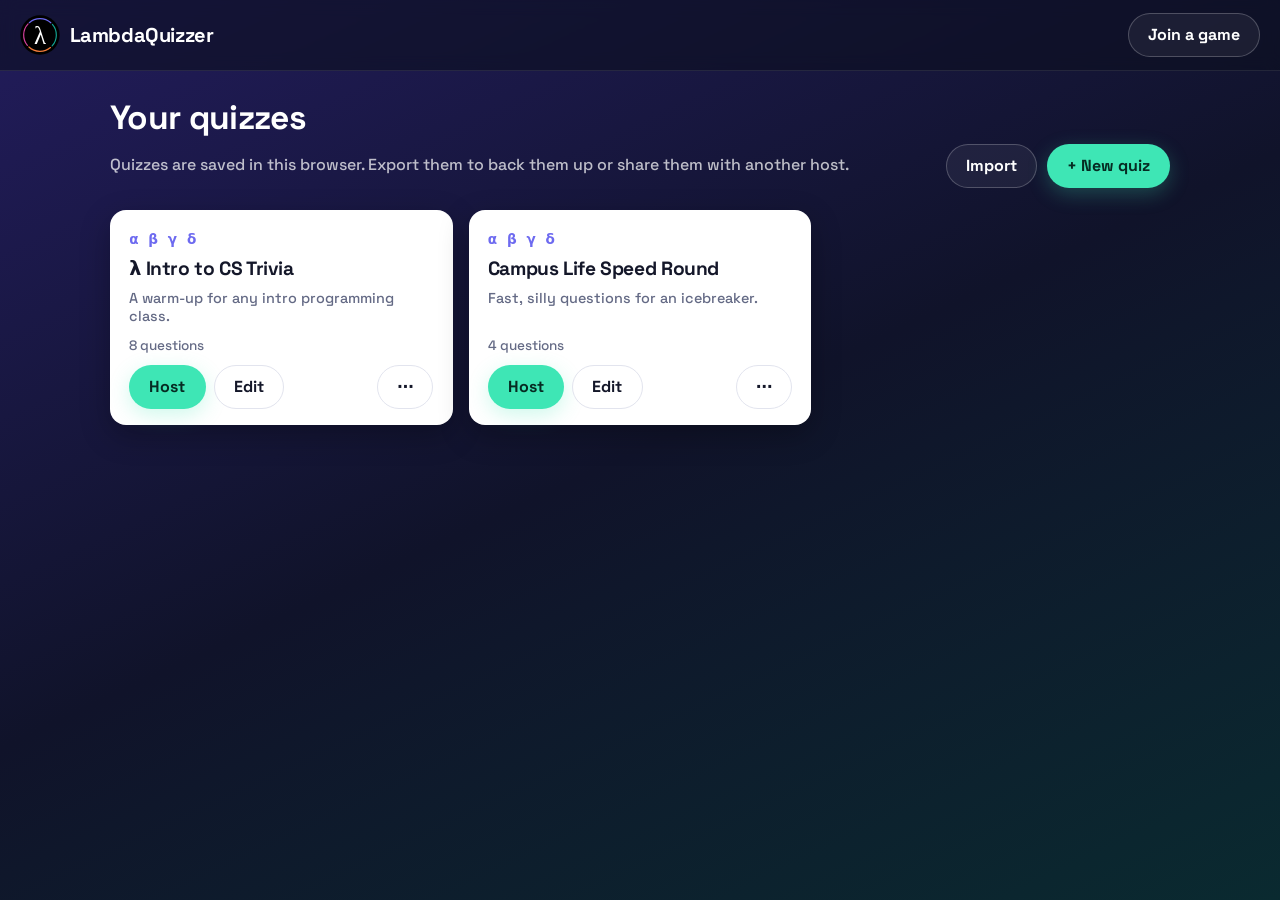
==== commit 95afac29: "Fix big-screen scaling, new game header, shuffled question music, full-size images - Game view is ex" ====
--- a/host.html
+++ b/host.html
@@ -9,7 +9,7 @@
   <link rel="preconnect" href="https://fonts.googleapis.com">
   <link rel="preconnect" href="https://fonts.gstatic.com" crossorigin>
   <link href="https://fonts.googleapis.com/css2?family=Space+Grotesk:wght@400;500;600;700&display=swap" rel="stylesheet">
-  <link rel="stylesheet" href="css/style.css">
+  <link rel="stylesheet" href="css/style.css?v=dev">
 </head>
 <body class="host">
 
@@ -81,10 +81,10 @@
 
   <script src="vendor/peerjs.min.js"></script>
   <script src="vendor/qrcode.min.js"></script>
-  <script src="js/common.js"></script>
-  <script src="js/audio.js"></script>
-  <script src="js/quizzes.js"></script>
-  <script src="js/editor.js"></script>
-  <script src="js/host.js"></script>
+  <script src="js/common.js?v=dev"></script>
+  <script src="js/audio.js?v=dev"></script>
+  <script src="js/quizzes.js?v=dev"></script>
+  <script src="js/editor.js?v=dev"></script>
+  <script src="js/host.js?v=dev"></script>
 </body>
 </html>
--- a/css/style.css
+++ b/css/style.css
@@ -29,20 +29,14 @@
 
 * { box-sizing: border-box; }
 html, body { min-height: 100%; }
+/* Plain gradient, on a fixed layer so it never repeats or jumps on mobile. */
+body::before { content: ''; position: fixed; inset: 0; z-index: -1; background: linear-gradient(155deg, #221c5c 0%, #10132a 50%, #0a2a30 100%); }
 body {
   margin: 0;
   font-family: var(--font);
   font-weight: 500;
   color: var(--white);
-  background-color: var(--bg);
-  /* graph paper */
-  background-image:
-    radial-gradient(circle at 12% -10%, rgba(109,106,240,.35), transparent 45%),
-    radial-gradient(circle at 100% 110%, rgba(62,230,181,.18), transparent 45%),
-    linear-gradient(rgba(255,255,255,.035) 1px, transparent 1px),
-    linear-gradient(90deg, rgba(255,255,255,.035) 1px, transparent 1px);
-  background-size: auto, auto, 28px 28px, 28px 28px;
-  background-attachment: fixed;
+  background: var(--bg);
   -webkit-font-smoothing: antialiased;
   overflow-x: hidden;
 }
@@ -161,14 +155,36 @@
 .c3 { background: var(--c3); }
 .sym { display: inline-grid; place-items: center; border-radius: 50%; background: rgba(255,255,255,.18); color: #fff; font-weight: 700; line-height: 1; font-family: var(--font), 'DejaVu Sans', sans-serif; }
 
-/* Game bar: left group, centered counter, right group */
-.gamebar { display: grid; grid-template-columns: 1fr auto 1fr; align-items: center; gap: 1rem; padding: .55rem 1rem; border-bottom: 1px solid var(--panel-line); background: rgba(13,16,32,.6); }
-.gb-left { display: flex; align-items: center; gap: .8rem; min-width: 0; }
-.gb-pin { background: rgba(255,255,255,.08); border: 1px solid rgba(255,255,255,.18); border-radius: 999px; padding: .25rem .8rem; font-size: .95rem; }
-.gb-pin b { font-weight: 700; letter-spacing: .06em; color: var(--accent); }
-.gb-info { text-align: center; font-size: 1rem; font-weight: 600; color: var(--text-dim); white-space: nowrap; }
+/* ---------- Live game (host) ----------
+   While a game runs, <html> gets .in-game: rem scales with the screen so the projector view
+   fills a 1080p or 1440p display the same way it fills a laptop, and the stage is exactly one
+   viewport tall so nothing falls off the bottom. */
+html.in-game { font-size: clamp(13px, min(1.05vw, 1.95vh), 32px); }
+html.in-game body { overflow: hidden; }
+#game:not([hidden]) { height: 100vh; height: 100dvh; display: flex; flex-direction: column; }
+
+.gamebar { flex: 0 0 auto; display: grid; grid-template-columns: 1fr auto 1fr; align-items: center; gap: 1rem; height: 4.2rem; padding: 0 1.2rem; background: rgba(8,10,24,.55); border-bottom: 1px solid var(--panel-line); box-shadow: 0 6px 24px rgba(0,0,0,.25); }
+.gb-left { display: flex; align-items: center; gap: 1rem; min-width: 0; }
+.gamebar .brand.small { font-size: 1.15rem; gap: .55rem; }
+.gamebar .brand.small img { width: 2.3rem; height: 2.3rem; }
+.gb-pin { display: inline-flex; align-items: baseline; gap: .45rem; background: rgba(255,255,255,.07); border: 1px solid rgba(255,255,255,.16); border-radius: 999px; padding: .3rem .95rem; font-size: .85rem; color: var(--text-dim); white-space: nowrap; }
+.gb-pin b { font-size: 1.25rem; font-weight: 700; letter-spacing: .08em; color: var(--accent); font-variant-numeric: tabular-nums; }
+.gb-info { display: flex; flex-direction: column; align-items: center; gap: .35rem; text-align: center; white-space: nowrap; }
+.gb-q { font-size: 1.1rem; font-weight: 600; color: var(--text-dim); }
+.gb-q b { color: #fff; }
+.gb-progress { display: flex; gap: .25rem; }
+.gb-progress i { width: 1.6rem; height: .3rem; border-radius: 99px; background: rgba(255,255,255,.16); }
+.gb-progress i.done { background: rgba(62,230,181,.55); }
+.gb-progress i.now { background: var(--accent); box-shadow: 0 0 .6rem rgba(62,230,181,.6); }
 .gb-actions { display: flex; gap: .5rem; align-items: center; justify-self: end; }
-.stage { min-height: calc(100vh - 56px); display: flex; flex-direction: column; }
+.gamebar .icon-btn { width: 2.6rem; height: 2.6rem; }
+.gamebar .icon-btn svg { width: 1.25rem; height: 1.25rem; }
+.gamebar .icon-btn.off::after { width: 1.6rem; }
+.gamebar .btn.small { min-height: 2.6rem; font-size: .95rem; padding: 0 1.1rem; }
+
+.stage { flex: 1; min-height: 0; display: flex; flex-direction: column; overflow: auto; }
+html.in-game .stage .btn { font-size: 1rem; min-height: 2.9rem; }
+html.in-game .stage .btn.big { font-size: 1.2rem; min-height: 3.5rem; padding: 0 1.8rem; }
 
 .center-msg { margin: auto; text-align: center; padding: 2rem 16px; max-width: 640px; display: flex; flex-direction: column; align-items: center; gap: .4rem; }
 .center-msg h2 { font-size: 1.6rem; }
@@ -176,117 +192,124 @@
 @keyframes spin { to { transform: rotate(360deg); } }
 
 /* Lobby */
-.lobby { display: flex; flex-direction: column; flex: 1; }
-.join-panel { display: flex; align-items: stretch; justify-content: center; gap: 1rem; padding: 1.4rem 1rem; flex-wrap: wrap; }
+.lobby { display: flex; flex-direction: column; flex: 1; min-height: 0; }
+.join-panel { display: flex; align-items: stretch; justify-content: center; gap: 1.2rem; padding: 2rem 1rem 1.4rem; flex-wrap: wrap; }
 .join-how, .pin-box { background: var(--panel); border: 1px solid var(--panel-line); border-radius: var(--radius); box-shadow: var(--shadow); }
-.join-how { padding: 1rem 1.4rem; display: flex; flex-direction: column; justify-content: center; font-size: 1.2rem; max-width: 420px; }
+.join-how { padding: 1rem 1.8rem; display: flex; flex-direction: column; justify-content: center; font-size: 1.6rem; max-width: 32rem; }
 .join-how p { margin: 0; }
-.join-how .or { font-size: .95rem; color: var(--text-dim); margin-top: .3rem; }
+.join-how .or { font-size: 1rem; color: var(--text-dim); margin-top: .3rem; }
 .join-how b { word-break: break-all; color: var(--accent); }
-.pin-box { padding: .9rem 1.8rem; display: flex; flex-direction: column; justify-content: center; }
-.pin-box span { font-size: 1.1rem; color: var(--text-dim); }
-.pin-box strong { font-size: clamp(3rem, 8vw, 5.5rem); font-weight: 700; letter-spacing: .04em; line-height: 1; font-variant-numeric: tabular-nums; }
-.qr { background: #fff; padding: .55rem; width: 170px; display: block; border-radius: var(--radius); box-shadow: var(--shadow); }
+.pin-box { padding: 1rem 2rem; display: flex; flex-direction: column; justify-content: center; }
+.pin-box span { font-size: 1.15rem; color: var(--text-dim); }
+.pin-box strong { font-size: 7.5rem; font-weight: 700; letter-spacing: .04em; line-height: 1; font-variant-numeric: tabular-nums; }
+.qr { background: #fff; padding: .7rem; width: 15rem; display: block; border-radius: var(--radius); box-shadow: var(--shadow); }
 .qr svg { width: 100%; height: auto; display: block; }
-.lobby-bar { display: flex; align-items: center; justify-content: space-between; gap: 1rem; padding: .6rem 1.2rem; flex-wrap: wrap; }
-.count { display: flex; align-items: center; gap: .5rem; background: var(--panel); border: 1px solid var(--panel-line); border-radius: 999px; padding: .35rem 1rem; }
-.count b { font-size: 1.6rem; font-weight: 700; color: var(--accent); }
-.lobby-title { font-size: 1.5rem; font-weight: 700; text-align: center; flex: 1; }
-.lobby-players { display: flex; flex-wrap: wrap; justify-content: center; align-content: flex-start; gap: .7rem; padding: 1.2rem; flex: 1; }
-.waiting-note { margin-top: 2rem; font-size: 1.3rem; color: var(--text-dim); }
-.chip { border: 1px solid rgba(255,255,255,.2); font-weight: 700; font-size: 1.25rem; color: #fff; background: var(--panel-2); padding: .45rem 1.1rem; border-radius: 999px; cursor: pointer; }
+.lobby-bar { display: flex; align-items: center; justify-content: space-between; gap: 1rem; padding: .6rem 1.4rem; flex-wrap: wrap; }
+.count { display: flex; align-items: center; gap: .5rem; background: var(--panel); border: 1px solid var(--panel-line); border-radius: 999px; padding: .35rem 1.1rem; font-size: 1.05rem; }
+.count b { font-size: 1.7rem; font-weight: 700; color: var(--accent); }
+.lobby-title { font-size: 1.6rem; font-weight: 700; text-align: center; flex: 1; }
+.lobby-players { display: flex; flex-wrap: wrap; justify-content: center; align-content: flex-start; gap: .7rem; padding: 1.2rem; flex: 1; overflow: auto; }
+.waiting-note { margin-top: 2rem; font-size: 1.4rem; color: var(--text-dim); }
+.chip { border: 1px solid rgba(255,255,255,.2); font-weight: 700; font-size: 1.5rem; color: #fff; background: var(--panel-2); padding: .45rem 1.1rem; border-radius: 999px; cursor: pointer; }
 .chip:hover { text-decoration: line-through; background: var(--c3); }
 .chip.pop { animation: pop .45s cubic-bezier(.2,1.6,.4,1); }
 @keyframes pop { from { transform: scale(0); } to { transform: scale(1); } }
 
 /* Get ready */
 .getready { margin: auto; text-align: center; display: flex; flex-direction: column; align-items: center; gap: 1.6rem; }
-.gr-label { font-size: clamp(2rem, 5vw, 3.2rem); font-weight: 700; }
-.gr-count { width: 170px; height: 170px; border-radius: 50%; display: grid; place-items: center; font-size: 5rem; font-weight: 700; border: 6px solid var(--accent); color: var(--accent); background: rgba(62,230,181,.06); }
+.gr-label { font-size: 3.2rem; font-weight: 700; }
+.gr-count { width: 11rem; height: 11rem; border-radius: 50%; display: grid; place-items: center; font-size: 5.5rem; font-weight: 700; border: .4rem solid var(--accent); color: var(--accent); background: rgba(62,230,181,.06); }
 .gr-count.bump { animation: bump .4s; }
 @keyframes bump { 0% { transform: scale(1.2); } 100% { transform: scale(1); } }
-.gr-sub { font-size: 1.25rem; color: var(--text-dim); }
+.gr-sub { font-size: 1.35rem; color: var(--text-dim); }
 .gr-sub b { color: var(--accent); }
 
-/* Question reading / answering */
-.q-text { color: #fff; font-size: clamp(1.4rem, 3vw, 2.3rem); margin: 0; text-align: center; }
-.q-text.big { font-size: clamp(1.8rem, 4.5vw, 3.4rem); }
-.reading { margin: auto; width: min(1100px, 100%); padding: 2rem 1rem; display: flex; flex-direction: column; align-items: center; gap: 1.6rem; }
-.read-bar { width: min(600px, 90%); height: 8px; border-radius: 99px; background: rgba(255,255,255,.12); overflow: hidden; }
+/* Question text, images */
+.q-text { color: #fff; font-size: 2.3rem; margin: 0; text-align: center; overflow-wrap: anywhere; }
+.q-text.big { font-size: 3.3rem; }
+.q-banner { flex: 0 0 auto; margin: 1rem auto 0; width: calc(100% - 1.6rem); max-width: 90rem; background: var(--panel); border: 1px solid var(--panel-line); border-radius: var(--radius); padding: 1rem 1.6rem; box-shadow: var(--shadow); }
+/* The image box takes every pixel between the question and the answers; the picture is scaled
+   up or down to fit with smooth (bilinear) filtering. */
+.q-image { min-width: 0; min-height: 0; width: 100%; height: 100%; display: flex; align-items: center; justify-content: center; }
+.q-image img { width: 100%; height: 100%; object-fit: contain; image-rendering: auto; border-radius: 12px; filter: drop-shadow(0 10px 24px rgba(0,0,0,.35)); }
+.q-image.broken img { display: none; }
+.q-image.placeholder img { width: 9rem; height: 9rem; filter: none; animation: float 3s ease-in-out infinite alternate; }
+@keyframes float { to { transform: translateY(-10px) rotate(4deg); } }
+
+.reading { flex: 1; min-height: 0; display: grid; grid-template-rows: auto 1fr auto; justify-items: center; gap: 1.4rem; padding: 2rem 1.6rem 2.4rem; }
+.reading .q-text { align-self: end; max-width: 80rem; }
+.read-bar { width: min(40rem, 90%); height: .5rem; border-radius: 99px; background: rgba(255,255,255,.12); overflow: hidden; }
 .read-bar i { display: block; height: 100%; background: var(--accent); width: 0; animation: fill linear forwards; }
 @keyframes fill { to { width: 100%; } }
-.q-image { max-width: min(640px, 90%); }
-.q-image img { max-width: 100%; max-height: 38vh; border-radius: 12px; display: block; margin: 0 auto; box-shadow: var(--shadow); }
-.q-image.placeholder img { width: 140px; height: 140px; box-shadow: none; animation: float 3s ease-in-out infinite alternate; }
-@keyframes float { to { transform: translateY(-10px) rotate(4deg); } }
-
-.answering, .reveal { flex: 1; display: flex; flex-direction: column; }
-.q-banner { margin: 1rem auto 0; width: min(1200px, calc(100% - 1.2rem)); background: var(--panel); border: 1px solid var(--panel-line); border-radius: var(--radius); padding: 1rem 1.5rem; box-shadow: var(--shadow); }
-.q-mid { flex: 1; display: grid; grid-template-columns: 1fr auto 1fr; align-items: center; gap: 1rem; padding: 1rem 1.5rem; }
-.timer-ring { --p: 1; justify-self: start; width: 112px; height: 112px; border-radius: 50%; display: grid; place-items: center; font-size: 2.6rem; font-weight: 700;
+
+/* Answering */
+.answering, .reveal { flex: 1; min-height: 0; display: flex; flex-direction: column; }
+.q-mid { flex: 1; min-height: 0; display: grid; grid-template-columns: 10rem 1fr 10rem; align-items: center; gap: 1.2rem; padding: 1rem 1.6rem; }
+.timer-ring { --p: 1; justify-self: center; width: 7.5rem; height: 7.5rem; border-radius: 50%; display: grid; place-items: center; font-size: 2.8rem; font-weight: 700; font-variant-numeric: tabular-nums;
   background: radial-gradient(closest-side, var(--bg-2) 80%, transparent 81%), conic-gradient(var(--accent) calc(var(--p) * 360deg), rgba(255,255,255,.1) 0); }
 .timer-ring.urgent { color: #ff8fb5; background: radial-gradient(closest-side, var(--bg-2) 80%, transparent 81%), conic-gradient(#ff5f93 calc(var(--p) * 360deg), rgba(255,255,255,.1) 0); animation: pulse 1s infinite; }
 @keyframes pulse { 50% { transform: scale(1.06); } }
-.ans-count { justify-self: end; display: flex; flex-direction: column; align-items: center; font-size: 1rem; color: var(--text-dim); }
-.ans-count b { font-size: 2.8rem; line-height: 1; color: #fff; }
-.q-skip { display: flex; justify-content: flex-end; padding: 0 1.5rem .5rem; }
-
-.tiles { display: grid; grid-template-columns: 1fr 1fr; gap: .6rem; padding: 0 .6rem .6rem; }
-.tile { display: flex; align-items: center; gap: 1rem; min-height: 88px; padding: .8rem 1.1rem; border-radius: 14px; font-size: clamp(1.1rem, 2.2vw, 1.65rem); font-weight: 700; transition: opacity .3s; background-image: linear-gradient(135deg, rgba(255,255,255,.12), transparent 60%); }
-.tile .sym, .bar-base .sym { width: 48px; height: 48px; font-size: 1.7rem; flex: 0 0 auto; }
+.q-side { display: flex; flex-direction: column; align-items: center; gap: 1rem; }
+.ans-count { display: flex; flex-direction: column; align-items: center; font-size: 1.05rem; color: var(--text-dim); }
+.ans-count b { font-size: 3rem; line-height: 1; color: #fff; font-variant-numeric: tabular-nums; }
+
+.tiles { flex: 0 0 auto; display: grid; grid-template-columns: 1fr 1fr; gap: .6rem; padding: 0 .8rem .8rem; }
+.tile { display: flex; align-items: center; gap: 1rem; min-height: 5.6rem; padding: .8rem 1.2rem; border-radius: 1rem; font-size: 1.65rem; font-weight: 700; transition: opacity .3s; background-image: linear-gradient(135deg, rgba(255,255,255,.12), transparent 60%); }
+.tile .sym { width: 3.2rem; height: 3.2rem; font-size: 1.8rem; flex: 0 0 auto; }
 .tile-text { flex: 1; overflow-wrap: anywhere; }
 .tile.dim { opacity: .28; }
-.tile.right { box-shadow: 0 0 0 3px #fff inset; }
-.tile .tick { font-size: 1.8rem; font-weight: 700; }
-
-.chart-row { flex: 1; display: flex; align-items: flex-end; justify-content: center; gap: 2rem; padding: 1.2rem 1.5rem; position: relative; }
-.chart-row .btn { position: absolute; right: 1.5rem; top: 1rem; }
-.chart { display: flex; align-items: flex-end; gap: 1rem; height: min(36vh, 320px); }
-.bar-col { display: flex; flex-direction: column; justify-content: flex-end; align-items: stretch; width: clamp(70px, 10vw, 130px); height: 100%; }
+.tile.right { box-shadow: 0 0 0 .2rem #fff inset; }
+.tile .tick { font-size: 1.9rem; font-weight: 700; }
+
+/* Reveal chart */
+.chart-row { flex: 1; min-height: 0; display: grid; grid-template-columns: 10rem 1fr 10rem; align-items: stretch; gap: 1.2rem; padding: 1.2rem 1.6rem; }
+.chart-row .btn { grid-column: 3; align-self: start; justify-self: end; }
+.chart { grid-column: 2; display: flex; align-items: flex-end; justify-content: center; gap: 1.2rem; min-height: 0; }
+.bar-col { display: flex; flex-direction: column; justify-content: flex-end; align-items: stretch; width: 8.5rem; height: 100%; }
 .bar-col.c0, .bar-col.c1, .bar-col.c2, .bar-col.c3 { background: none; }
 .bar-col.dim { opacity: .4; }
-.bar-n { text-align: center; font-size: 1.5rem; font-weight: 700; margin-bottom: .3rem; }
-.bar { height: var(--h); min-height: 6px; border-radius: 10px 10px 0 0; animation: grow .7s cubic-bezier(.2,.9,.3,1.1) both; }
+.bar-n { text-align: center; font-size: 1.7rem; font-weight: 700; margin-bottom: .3rem; }
+.bar { height: calc(var(--h) * .82); min-height: .4rem; border-radius: .7rem .7rem 0 0; animation: grow .7s cubic-bezier(.2,.9,.3,1.1) both; }
 .bar-col.c0 .bar, .bar-col.c0 .bar-base { background: var(--c0); }
 .bar-col.c1 .bar, .bar-col.c1 .bar-base { background: var(--c1); }
 .bar-col.c2 .bar, .bar-col.c2 .bar-base { background: var(--c2); }
 .bar-col.c3 .bar, .bar-col.c3 .bar-base { background: var(--c3); }
-.bar-base { display: grid; place-items: center; padding: .4rem; border-radius: 0 0 10px 10px; filter: brightness(.85); }
-.bar-base .sym { width: 36px; height: 36px; font-size: 1.3rem; }
+.bar-base { display: grid; place-items: center; padding: .45rem; border-radius: 0 0 .7rem .7rem; filter: brightness(.85); }
+.bar-base .sym { width: 2.4rem; height: 2.4rem; font-size: 1.4rem; }
 @keyframes grow { from { height: 0; } }
 
 /* Scoreboard */
-.scoreboard { width: min(900px, 100%); margin: 0 auto; padding: 1.5rem 1rem 3rem; }
-.sb-head { display: flex; justify-content: center; align-items: center; position: relative; margin-bottom: 1.2rem; }
-.sb-head h1 { font-size: 2.2rem; margin: 0; }
+.scoreboard { width: min(60rem, 100%); margin: 0 auto; padding: 1.6rem 1.2rem 3rem; }
+.sb-head { display: flex; justify-content: center; align-items: center; position: relative; margin-bottom: 1.4rem; }
+.sb-head h1 { font-size: 2.4rem; margin: 0; }
 .sb-head .btn { position: absolute; right: 0; }
-.sb-list { list-style: none; margin: 0; padding: 0; display: grid; gap: .6rem; }
-.sb-list li { display: flex; align-items: center; gap: 1rem; background: var(--panel); border: 1px solid var(--panel-line); border-radius: 14px; padding: .9rem 1.2rem; font-size: 1.45rem; font-weight: 700; animation: slide .45s cubic-bezier(.2,.9,.3,1.2) both; }
+.sb-list { list-style: none; margin: 0; padding: 0; display: grid; gap: .65rem; }
+.sb-list li { display: flex; align-items: center; gap: 1rem; background: var(--panel); border: 1px solid var(--panel-line); border-radius: 1rem; padding: .95rem 1.3rem; font-size: 1.55rem; font-weight: 700; animation: slide .45s cubic-bezier(.2,.9,.3,1.2) both; }
 .sb-list li:first-child { background: var(--accent); color: var(--accent-ink); border-color: transparent; }
 .sb-rank { width: 2ch; text-align: center; opacity: .7; }
 .sb-name { flex: 1; overflow-wrap: anywhere; }
 .sb-score { font-variant-numeric: tabular-nums; }
 .streak { font-size: .95rem; padding: .1rem .5rem; border-radius: 99px; background: rgba(255,255,255,.14); vertical-align: middle; }
-.sb-note { text-align: center; margin-top: 1.2rem; font-size: 1.15rem; color: var(--text-dim); }
+.sb-note { text-align: center; margin-top: 1.2rem; font-size: 1.2rem; color: var(--text-dim); }
 @keyframes slide { from { transform: translateY(14px); opacity: 0; } }
 
 /* Podium */
-.podium-wrap { flex: 1; display: flex; flex-direction: column; align-items: center; padding: 1.5rem 1rem 1rem; }
-.podium-title { font-size: clamp(1.4rem, 3vw, 2.2rem); text-align: center; }
-.podium { flex: 1; display: flex; align-items: flex-end; justify-content: center; gap: .8rem; width: min(900px, 100%); margin-top: 1rem; }
-.pod { flex: 1; max-width: 260px; display: flex; flex-direction: column; align-items: stretch; opacity: 0; transform: translateY(60px); transition: opacity .5s, transform .6s cubic-bezier(.2,1.4,.4,1); }
+.podium-wrap { flex: 1; min-height: 0; display: flex; flex-direction: column; align-items: center; padding: 1.4rem 1rem .8rem; }
+.podium-title { font-size: 2.2rem; text-align: center; }
+.podium { flex: 1; min-height: 0; display: flex; align-items: flex-end; justify-content: center; gap: .9rem; width: min(60rem, 100%); margin-top: .6rem; }
+.pod { flex: 1; max-width: 17rem; height: 100%; display: flex; flex-direction: column; justify-content: flex-end; opacity: 0; transform: translateY(60px); transition: opacity .5s, transform .6s cubic-bezier(.2,1.4,.4,1); }
 .pod.show { opacity: 1; transform: none; }
-.pod-name { text-align: center; font-size: clamp(1.1rem, 2.4vw, 1.7rem); font-weight: 700; margin-bottom: .6rem; overflow-wrap: anywhere; }
-.pod-block { border-radius: 18px 18px 0 0; display: flex; flex-direction: column; align-items: center; padding-top: 1rem; gap: .4rem; background: linear-gradient(180deg, var(--panel-2), var(--panel)); border: 1px solid var(--panel-line); border-bottom: 0; }
-.p1 .pod-block { height: 46vh; background: linear-gradient(180deg, rgba(62,230,181,.35), var(--panel)); border-color: rgba(62,230,181,.5); }
-.p2 .pod-block { height: 34vh; }
-.p3 .pod-block { height: 26vh; }
-.medal { width: 60px; height: 60px; border-radius: 50%; display: grid; place-items: center; font-size: 1.8rem; font-weight: 700; color: #5a3b00; background: radial-gradient(circle at 35% 30%, #fff3b0, #f5b800 60%, #b07d00); }
+.pod-name { text-align: center; font-size: 1.7rem; font-weight: 700; margin-bottom: .6rem; overflow-wrap: anywhere; }
+.pod-block { border-radius: 1.1rem 1.1rem 0 0; display: flex; flex-direction: column; align-items: center; padding-top: 1rem; gap: .4rem; background: linear-gradient(180deg, var(--panel-2), var(--panel)); border: 1px solid var(--panel-line); border-bottom: 0; }
+.p1 .pod-block { height: 80%; background: linear-gradient(180deg, rgba(62,230,181,.35), var(--panel)); border-color: rgba(62,230,181,.5); }
+.p2 .pod-block { height: 60%; }
+.p3 .pod-block { height: 45%; }
+.medal { width: 4rem; height: 4rem; border-radius: 50%; display: grid; place-items: center; font-size: 1.9rem; font-weight: 700; color: #5a3b00; background: radial-gradient(circle at 35% 30%, #fff3b0, #f5b800 60%, #b07d00); }
 .p2 .medal { color: #3c4450; background: radial-gradient(circle at 35% 30%, #fff, #c3cad4 60%, #8a94a3); }
 .p3 .medal { color: #4a2508; background: radial-gradient(circle at 35% 30%, #ffd8b0, #cd7f32 60%, #8a4f17); }
-.pod-score { font-size: 1.5rem; font-weight: 700; font-variant-numeric: tabular-nums; }
-.pod-correct { font-size: .9rem; color: var(--text-dim); }
-.podium-actions { display: flex; gap: .6rem; flex-wrap: wrap; justify-content: center; padding: 1rem 0 .5rem; }
+.pod-score { font-size: 1.6rem; font-weight: 700; font-variant-numeric: tabular-nums; }
+.pod-correct { font-size: .95rem; color: var(--text-dim); }
+.podium-actions { display: flex; gap: .6rem; flex-wrap: wrap; justify-content: center; padding: 1rem 0 .3rem; }
 
 .confetti { position: fixed; inset: 0; width: 100%; height: 100%; pointer-events: none; z-index: 50; }
 
@@ -350,16 +373,18 @@
   .q-settings { grid-template-columns: 1fr 1fr; }
   .q-settings .field:first-child { grid-column: 1 / -1; }
   .ans-grid { grid-template-columns: 1fr; }
+  html.in-game { font-size: 13px; }
+  html.in-game body { overflow: auto; }
   .tiles { grid-template-columns: 1fr; }
-  .tile { min-height: 60px; }
-  .q-mid { grid-template-columns: auto 1fr auto; padding: .8rem; }
-  .timer-ring { width: 72px; height: 72px; font-size: 1.8rem; }
-  .chart-row { flex-direction: column; align-items: center; }
-  .chart-row .btn { position: static; }
+  .tile { min-height: 3.6rem; font-size: 1.2rem; }
+  .q-mid, .chart-row { grid-template-columns: auto 1fr auto; padding: .8rem; }
+  .timer-ring { width: 5rem; height: 5rem; font-size: 1.8rem; }
+  .pin-box strong { font-size: 3.4rem; }
+  .gamebar { padding: 0 .6rem; gap: .5rem; }
+  .gamebar .brand.small span { display: none; }
+  .gb-progress { display: none; }
   .sb-head { flex-direction: column; gap: .8rem; }
   .sb-head .btn { position: static; }
-  .brand.small span { display: none; }
-  .gb-pin { font-size: .8rem; }
 }
 @media (prefers-reduced-motion: reduce) {
   *, *::before, *::after { animation-duration: .01ms !important; animation-iteration-count: 1 !important; transition-duration: .01ms !important; }
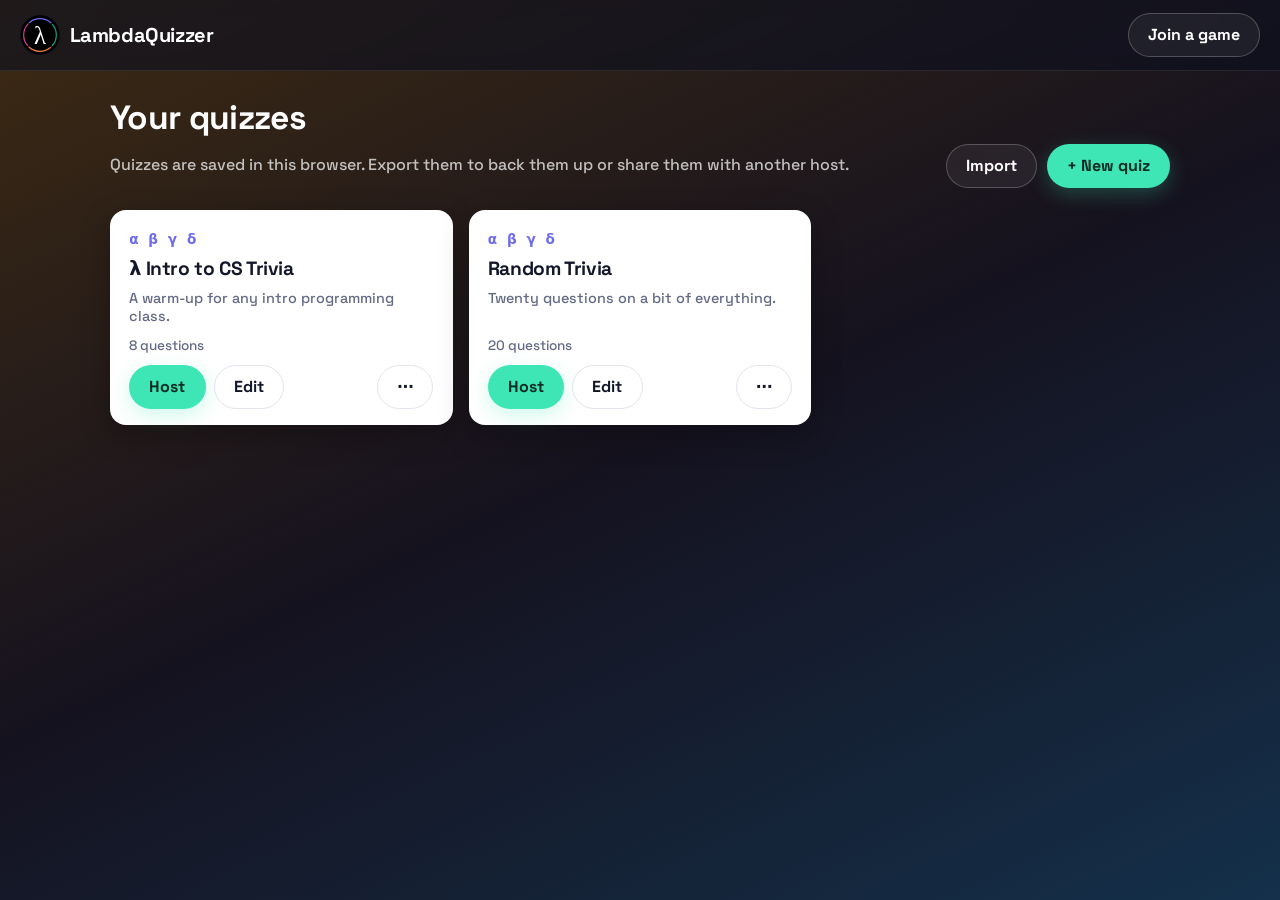
==== commit 24739218: "Random background per visit, SVG timer ring, centred numbers, unsquashed join URL - js/bg.js picks o" ====
--- a/host.html
+++ b/host.html
@@ -10,6 +10,7 @@
   <link rel="preconnect" href="https://fonts.gstatic.com" crossorigin>
   <link href="https://fonts.googleapis.com/css2?family=Space+Grotesk:wght@400;500;600;700&display=swap" rel="stylesheet">
   <link rel="stylesheet" href="css/style.css?v=dev">
+  <script src="js/bg.js?v=dev"></script>
 </head>
 <body class="host">
 
--- a/css/style.css
+++ b/css/style.css
@@ -30,7 +30,7 @@
 * { box-sizing: border-box; }
 html, body { min-height: 100%; }
 /* Plain gradient, on a fixed layer so it never repeats or jumps on mobile. */
-body::before { content: ''; position: fixed; inset: 0; z-index: -1; background: linear-gradient(155deg, #221c5c 0%, #10132a 50%, #0a2a30 100%); }
+body::before { content: ''; position: fixed; inset: 0; z-index: -1; background: var(--bg-grad, linear-gradient(155deg, #221c5c 0%, #10132a 50%, #0a2a30 100%)); }
 body {
   margin: 0;
   font-family: var(--font);
@@ -193,21 +193,24 @@
 
 /* Lobby */
 .lobby { display: flex; flex-direction: column; flex: 1; min-height: 0; }
-.join-panel { display: flex; align-items: stretch; justify-content: center; gap: 1.2rem; padding: 2rem 1rem 1.4rem; flex-wrap: wrap; }
+.join-panel { display: flex; align-items: stretch; justify-content: center; gap: 1rem; padding: 1.6rem 1rem 1.2rem; flex-wrap: wrap; }
 .join-how, .pin-box { background: var(--panel); border: 1px solid var(--panel-line); border-radius: var(--radius); box-shadow: var(--shadow); }
-.join-how { padding: 1rem 1.8rem; display: flex; flex-direction: column; justify-content: center; font-size: 1.6rem; max-width: 32rem; }
+.join-how { padding: 1rem 1.6rem; display: flex; flex-direction: column; justify-content: center; font-size: 1.3rem; max-width: min(48rem, 100%); }
 .join-how p { margin: 0; }
 .join-how .or { font-size: 1rem; color: var(--text-dim); margin-top: .3rem; }
-.join-how b { word-break: break-all; color: var(--accent); }
-.pin-box { padding: 1rem 2rem; display: flex; flex-direction: column; justify-content: center; }
-.pin-box span { font-size: 1.15rem; color: var(--text-dim); }
-.pin-box strong { font-size: 7.5rem; font-weight: 700; letter-spacing: .04em; line-height: 1; font-variant-numeric: tabular-nums; }
-.qr { background: #fff; padding: .7rem; width: 15rem; display: block; border-radius: var(--radius); box-shadow: var(--shadow); }
+.join-how b { color: var(--accent); }
+.join-how b span { white-space: nowrap; }
+.pin-box { padding: .8rem 1.6rem; display: flex; flex-direction: column; justify-content: center; }
+.pin-box span { font-size: 1rem; color: var(--text-dim); }
+.pin-box strong { font-size: 4.6rem; font-weight: 700; letter-spacing: .04em; line-height: 1; font-variant-numeric: tabular-nums; }
+.qr { background: #fff; padding: .5rem; width: 9rem; display: block; border-radius: var(--radius); box-shadow: var(--shadow); }
 .qr svg { width: 100%; height: auto; display: block; }
-.lobby-bar { display: flex; align-items: center; justify-content: space-between; gap: 1rem; padding: .6rem 1.4rem; flex-wrap: wrap; }
+.lobby-bar { display: grid; grid-template-columns: 1fr auto 1fr; align-items: center; gap: 1rem; padding: .6rem 1.4rem; }
+.lobby-bar .count { justify-self: start; }
+.lobby-bar .row { justify-self: end; }
 .count { display: flex; align-items: center; gap: .5rem; background: var(--panel); border: 1px solid var(--panel-line); border-radius: 999px; padding: .35rem 1.1rem; font-size: 1.05rem; }
 .count b { font-size: 1.7rem; font-weight: 700; color: var(--accent); }
-.lobby-title { font-size: 1.6rem; font-weight: 700; text-align: center; flex: 1; }
+.lobby-title { font-size: 1.6rem; font-weight: 700; text-align: center; overflow-wrap: anywhere; }
 .lobby-players { display: flex; flex-wrap: wrap; justify-content: center; align-content: flex-start; gap: .7rem; padding: 1.2rem; flex: 1; overflow: auto; }
 .waiting-note { margin-top: 2rem; font-size: 1.4rem; color: var(--text-dim); }
 .chip { border: 1px solid rgba(255,255,255,.2); font-weight: 700; font-size: 1.5rem; color: #fff; background: var(--panel-2); padding: .45rem 1.1rem; border-radius: 999px; cursor: pointer; }
@@ -218,8 +221,9 @@
 /* Get ready */
 .getready { margin: auto; text-align: center; display: flex; flex-direction: column; align-items: center; gap: 1.6rem; }
 .gr-label { font-size: 3.2rem; font-weight: 700; }
-.gr-count { width: 11rem; height: 11rem; border-radius: 50%; display: grid; place-items: center; font-size: 5.5rem; font-weight: 700; border: .4rem solid var(--accent); color: var(--accent); background: rgba(62,230,181,.06); }
+.gr-count { width: 11rem; height: 11rem; border-radius: 50%; display: grid; place-items: center; font-size: 5.5rem; font-weight: 700; border: .4rem solid var(--accent); color: var(--accent); background: rgba(8,10,24,.45); }
 .gr-count.bump { animation: bump .4s; }
+.timer-ring span, .gr-count span { position: relative; line-height: 1; text-box: trim-both cap alphabetic; }
 @keyframes bump { 0% { transform: scale(1.2); } 100% { transform: scale(1); } }
 .gr-sub { font-size: 1.35rem; color: var(--text-dim); }
 .gr-sub b { color: var(--accent); }
@@ -245,9 +249,12 @@
 /* Answering */
 .answering, .reveal { flex: 1; min-height: 0; display: flex; flex-direction: column; }
 .q-mid { flex: 1; min-height: 0; display: grid; grid-template-columns: 10rem 1fr 10rem; align-items: center; gap: 1.2rem; padding: 1rem 1.6rem; }
-.timer-ring { --p: 1; justify-self: center; width: 7.5rem; height: 7.5rem; border-radius: 50%; display: grid; place-items: center; font-size: 2.8rem; font-weight: 700; font-variant-numeric: tabular-nums;
-  background: radial-gradient(closest-side, var(--bg-2) 80%, transparent 81%), conic-gradient(var(--accent) calc(var(--p) * 360deg), rgba(255,255,255,.1) 0); }
-.timer-ring.urgent { color: #ff8fb5; background: radial-gradient(closest-side, var(--bg-2) 80%, transparent 81%), conic-gradient(#ff5f93 calc(var(--p) * 360deg), rgba(255,255,255,.1) 0); animation: pulse 1s infinite; }
+.timer-ring { position: relative; justify-self: center; width: 7.5rem; height: 7.5rem; display: grid; place-items: center; font-size: 2.8rem; font-weight: 700; }
+.timer-ring svg { position: absolute; inset: 0; width: 100%; height: 100%; transform: rotate(-90deg); }
+.timer-ring .tr-track { fill: rgba(8,10,24,.6); stroke: rgba(255,255,255,.1); stroke-width: 9; }
+.timer-ring .tr-arc { fill: none; stroke: var(--accent); stroke-width: 9; transition: stroke-dasharray .1s linear; }
+.timer-ring.urgent { color: #ff8fb5; animation: pulse 1s infinite; }
+.timer-ring.urgent .tr-arc { stroke: #ff5f93; }
 @keyframes pulse { 50% { transform: scale(1.06); } }
 .q-side { display: flex; flex-direction: column; align-items: center; gap: 1rem; }
 .ans-count { display: flex; flex-direction: column; align-items: center; font-size: 1.05rem; color: var(--text-dim); }
@@ -315,7 +322,7 @@
 
 /* ---------- Player ---------- */
 body.player { min-height: 100vh; min-height: 100dvh; transition: background-color .3s; }
-.player-app { min-height: 100vh; min-height: 100dvh; display: flex; flex-direction: column; padding-bottom: 56px; }
+.player-app { min-height: 100vh; min-height: 100dvh; display: flex; flex-direction: column; padding-bottom: calc(56px + env(safe-area-inset-bottom)); }
 .corner { position: fixed; top: max(8px, env(safe-area-inset-top)); right: 10px; z-index: 10; }
 .join-card { margin: auto; width: min(380px, 100%); padding: 2rem 16px; display: flex; flex-direction: column; align-items: center; text-align: center; }
 .join-logo { width: 92px; height: 92px; margin-bottom: .7rem; filter: drop-shadow(0 8px 20px rgba(0,0,0,.45)); }
@@ -332,7 +339,7 @@
 .youre-in { font-size: clamp(1.6rem, 7vw, 2.4rem); }
 .big-sub { font-size: 1.15rem; font-weight: 600; }
 .name-pill { background: var(--panel-2); border: 1px solid rgba(255,255,255,.2); padding: .5rem 1.3rem; border-radius: 999px; font-size: 1.45rem; font-weight: 700; margin: .5rem 0 1rem; overflow-wrap: anywhere; }
-.q-of { font-size: 1rem; color: var(--text-dim); text-transform: uppercase; letter-spacing: .1em; font-weight: 700; }
+.q-of { font-size: 1rem; color: var(--text-dim); text-transform: uppercase; letter-spacing: .1em; padding-left: .1em; font-weight: 700; }
 .loader-shapes { display: flex; gap: .6rem; margin-top: 1rem; }
 .loader-shapes > span { width: 48px; height: 48px; border-radius: 14px; display: grid; place-items: center; animation: hop 1.2s ease-in-out infinite; }
 .loader-shapes > span:nth-child(2) { animation-delay: .15s; } .loader-shapes > span:nth-child(3) { animation-delay: .3s; } .loader-shapes > span:nth-child(4) { animation-delay: .45s; }
@@ -365,8 +372,9 @@
 .rank-big { font-size: clamp(3rem, 16vw, 5rem); font-weight: 700; line-height: 1; margin: .3rem 0 .8rem; }
 .medal-big { font-size: 5rem; line-height: 1; animation: pop .6s cubic-bezier(.2,1.6,.4,1); }
 
-.pbar { position: fixed; left: 0; right: 0; bottom: 0; height: 56px; padding: 0 16px env(safe-area-inset-bottom); display: flex; align-items: center; justify-content: space-between; background: rgba(13,16,32,.85); border-top: 1px solid var(--panel-line); backdrop-filter: blur(8px); font-size: 1.05rem; font-weight: 700; z-index: 5; }
-.pb-score { background: var(--accent); color: var(--accent-ink); padding: .2rem .8rem; border-radius: 999px; font-variant-numeric: tabular-nums; }
+.pbar { position: fixed; left: 0; right: 0; bottom: 0; height: calc(56px + env(safe-area-inset-bottom)); padding: 0 max(16px, env(safe-area-inset-right)) env(safe-area-inset-bottom) max(16px, env(safe-area-inset-left)); display: flex; align-items: center; justify-content: space-between; gap: 12px; background: rgba(13,16,32,.85); border-top: 1px solid var(--panel-line); backdrop-filter: blur(8px); font-size: 1.05rem; font-weight: 700; z-index: 5; }
+#pbName { min-width: 0; overflow: hidden; text-overflow: ellipsis; white-space: nowrap; }
+.pb-score { flex-shrink: 0; background: var(--accent); color: var(--accent-ink); padding: .2rem .8rem; border-radius: 999px; font-variant-numeric: tabular-nums; }
 
 /* Small screens */
 @media (max-width: 720px) {
@@ -379,7 +387,9 @@
   .tile { min-height: 3.6rem; font-size: 1.2rem; }
   .q-mid, .chart-row { grid-template-columns: auto 1fr auto; padding: .8rem; }
   .timer-ring { width: 5rem; height: 5rem; font-size: 1.8rem; }
-  .pin-box strong { font-size: 3.4rem; }
+  .pin-box strong { font-size: 3.2rem; }
+  .lobby-bar { grid-template-columns: 1fr; justify-items: center; }
+  .lobby-bar .count, .lobby-bar .row { justify-self: center; }
   .gamebar { padding: 0 .6rem; gap: .5rem; }
   .gamebar .brand.small span { display: none; }
   .gb-progress { display: none; }
